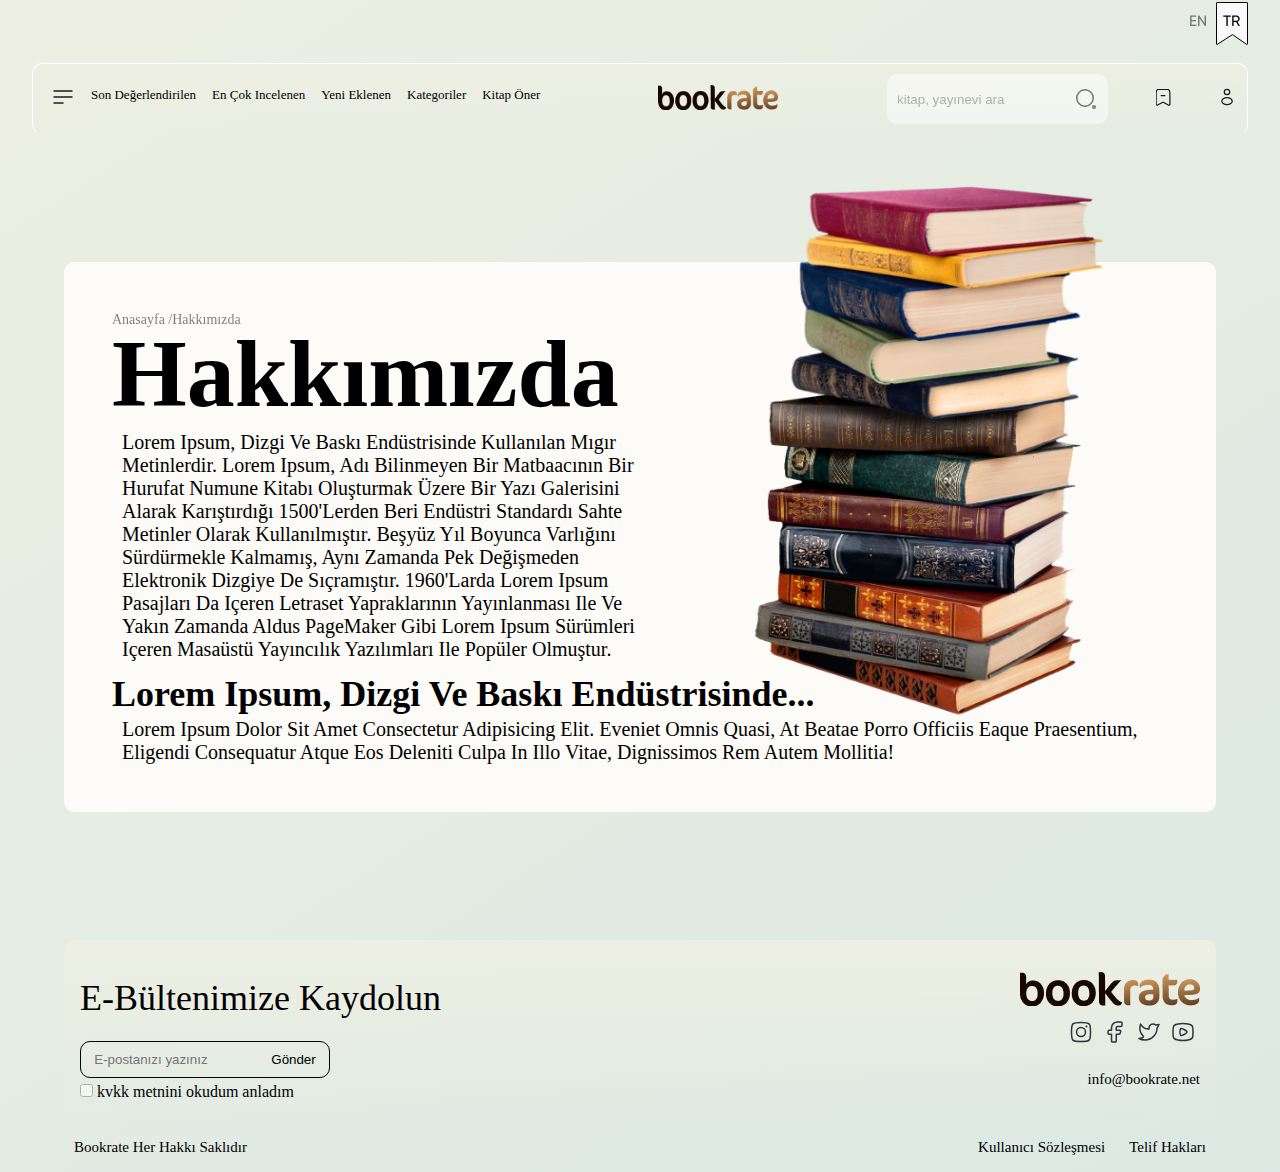
==== hakkımızda.html @ 6610f5b1 "refactor:last" ====
<!DOCTYPE html>
<html lang="en">
  <head>
    <meta charset="UTF-8" />
    <meta http-equiv="X-UA-Compatible" content="IE=edge" />
    <meta name="viewport" content="width=device-width, initial-scale=1.0" />
    <link rel="stylesheet" href="/css/style.css" />
    <link rel="shortcut icon" href="./İmages/Logo.png" type="image/x-icon" />
    <title>Bookrate/Hakkımızda</title>
  </head>
  <body>
    <!-- Language -->

    <div class="container">
      <div class="Language">
        <svg
          width="59"
          height="43"
          viewBox="0 0 59 43"
          fill="none"
          xmlns="http://www.w3.org/2000/svg"
        >
          <path
            d="M28 0.5C27.7239 0.5 27.5 0.723858 27.5 1V42C27.5 42.1831 27.6001 42.3516 27.7609 42.4391C27.9217 42.5267 28.1175 42.5193 28.2713 42.42L43.4907 32.5896L57.7159 42.4115C57.8689 42.5171 58.0678 42.5291 58.2323 42.4427C58.3969 42.3564 58.5 42.1859 58.5 42V1C58.5 0.723858 58.2761 0.5 58 0.5H28Z"
            fill="#F9F9F9"
            stroke="black"
            stroke-linejoin="round"
          />
          <path
            d="M34.27 13.5H41.845V14.82H38.74V24H37.36V14.82H34.27V13.5ZM50.9956 24H49.4506L47.0956 19.98H44.6206V24H43.2256V13.5H47.4256C48.3256 13.5 49.0956 13.82 49.7356 14.46C50.3756 15.09 50.6956 15.855 50.6956 16.755C50.6956 17.435 50.4906 18.055 50.0806 18.615C49.6606 19.185 49.1406 19.58 48.5206 19.8L50.9956 24ZM47.4256 14.805H44.6206V18.72H47.4256C47.9456 18.72 48.3856 18.53 48.7456 18.15C49.1156 17.77 49.3006 17.305 49.3006 16.755C49.3006 16.205 49.1156 15.745 48.7456 15.375C48.3856 14.995 47.9456 14.805 47.4256 14.805Z"
            fill="black"
          />
          <path
            opacity="0.5"
            d="M2.52 19.35V22.68H7.395V24H1.125V13.5H7.32V14.82H2.52V18.045H6.945V19.35H2.52ZM15.6041 21.33V13.5H16.9991V24H15.8741L10.4741 16.155V24H9.0791V13.5H10.2041L15.6041 21.33Z"
            fill="black"
          />
        </svg>
      </div>
      <div class="row">
        <div class="Navbar">
          <ul class="NavbarList">
            <li class="NavbarListItem">
              <a href="">
                <svg
                  width="24"
                  height="24"
                  viewBox="0 0 24 24"
                  fill="none"
                  xmlns="http://www.w3.org/2000/svg"
                >
                  <path
                    d="M21 6H3"
                    stroke="#1B1B1B"
                    stroke-width="1.5"
                    stroke-linecap="round"
                  />
                  <path
                    d="M21 12H3"
                    stroke="#1B1B1B"
                    stroke-width="1.5"
                    stroke-linecap="round"
                  />
                  <path
                    d="M12 18H3"
                    stroke="#1B1B1B"
                    stroke-width="1.5"
                    stroke-linecap="round"
                  />
                </svg>
              </a>
            </li>
            <li class="NavbarListItem"><a href="#">Son Değerlendirilen</a></li>
            <li class="NavbarListItem"><a href="#">En Çok Incelenen</a></li>
            <li class="NavbarListItem"><a href="#">Yeni Eklenen</a></li>
            <li class="NavbarListItem"><a href="#">Kategoriler</a></li>
            <li class="NavbarListItem"><a href="#">Kitap Öner</a></li>
          </ul>
          <div class="logo">
            <img src="./İmages/Logo.png" width="120px" height="25px" ; alt="" />
          </div>
          <div class="Navbar-sağ">
            <div class="Navbar-input-wrapper">
              <input type="text" placeholder="kitap, yayınevi ara" />
              <svg
                width="24"
                height="24"
                viewBox="0 0 24 24"
                fill="none"
                xmlns="http://www.w3.org/2000/svg"
              >
                <path
                  d="M2.75 11C2.75 6.44365 6.44365 2.75 11 2.75C15.5563 2.75 19.25 6.44365 19.25 11C19.25 15.5563 15.5563 19.25 11 19.25C6.44365 19.25 2.75 15.5563 2.75 11Z"
                  stroke="black"
                  stroke-width="1.5"
                />
                <path
                  d="M18.75 20C18.75 19.3096 19.3096 18.75 20 18.75C20.6904 18.75 21.25 19.3096 21.25 20C21.25 20.6904 20.6904 21.25 20 21.25C19.3096 21.25 18.75 20.6904 18.75 20Z"
                  stroke="black"
                  stroke-width="1.5"
                />
              </svg>
            </div>
            <a href="#">
              <svg
                width="24"
                height="24"
                viewBox="0 0 24 24"
                fill="none"
                xmlns="http://www.w3.org/2000/svg"
              >
                <mask
                  id="mask0_45_5958"
                  style="mask-type: alpha"
                  maskUnits="userSpaceOnUse"
                  x="3"
                  y="2"
                  width="18"
                  height="21"
                >
                  <path
                    fill-rule="evenodd"
                    clip-rule="evenodd"
                    d="M4.17157 3.17157C3 4.34315 3 6.22876 3 10V20.601C3 22.1259 4.63822 23.0899 5.97129 22.3493L11.0287 19.5396C11.6328 19.204 12.3672 19.204 12.9713 19.5396L18.0287 22.3493C19.3618 23.0899 21 22.1259 21 20.601V10C21 6.22876 21 4.34315 19.8284 3.17157C18.6569 2 16.7712 2 13 2H11C7.22876 2 5.34315 2 4.17157 3.17157Z"
                    fill="white"
                  />
                </mask>
                <g mask="url(#mask0_45_5958)">
                  <path
                    d="M19.8284 3.17157L20.8891 2.11091L19.8284 3.17157ZM11.0287 19.5396L11.7572 20.8508L11.0287 19.5396ZM12.9713 19.5396L12.2428 20.8508L12.9713 19.5396ZM5.97129 22.3493L6.69975 23.6605L5.97129 22.3493ZM4.5 10C4.5 8.07198 4.50319 6.77686 4.63307 5.81078C4.75715 4.88786 4.9716 4.49287 5.23223 4.23223L3.11091 2.11091C2.19997 3.02185 1.82863 4.15545 1.65982 5.41104C1.49681 6.62348 1.5 8.15679 1.5 10H4.5ZM4.5 20.601V10H1.5V20.601H4.5ZM6.69975 23.6605L11.7572 20.8508L10.3003 18.2284L5.24282 21.038L6.69975 23.6605ZM12.2428 20.8508L17.3003 23.6605L18.7572 21.038L13.6998 18.2284L12.2428 20.8508ZM19.5 10V20.601H22.5V10H19.5ZM18.7678 4.23223C19.0284 4.49287 19.2428 4.88786 19.3669 5.81078C19.4968 6.77686 19.5 8.07198 19.5 10H22.5C22.5 8.15679 22.5032 6.62348 22.3402 5.41104C22.1714 4.15545 21.8 3.02185 20.8891 2.11091L18.7678 4.23223ZM13 3.5C14.928 3.5 16.2231 3.50319 17.1892 3.63307C18.1121 3.75715 18.5071 3.9716 18.7678 4.23223L20.8891 2.11091C19.9781 1.19997 18.8445 0.828636 17.589 0.659827C16.3765 0.496818 14.8432 0.500005 13 0.500005V3.5ZM11 3.5H13V0.500005H11V3.5ZM5.23223 4.23223C5.49287 3.9716 5.88786 3.75715 6.81078 3.63307C7.77686 3.50319 9.07198 3.5 11 3.5V0.500005C9.15679 0.500005 7.62348 0.496818 6.41104 0.659827C5.15545 0.828636 4.02185 1.19997 3.11091 2.11091L5.23223 4.23223ZM17.3003 23.6605C19.6331 24.9566 22.5 23.2697 22.5 20.601H19.5C19.5 20.9822 19.0904 21.2232 18.7572 21.038L17.3003 23.6605ZM11.7572 20.8508C11.9082 20.7669 12.0918 20.7669 12.2428 20.8508L13.6998 18.2284C12.6427 17.6411 11.3573 17.6411 10.3003 18.2284L11.7572 20.8508ZM1.5 20.601C1.5 23.2697 4.36689 24.9566 6.69975 23.6605L5.24282 21.038C4.90956 21.2232 4.5 20.9822 4.5 20.601H1.5Z"
                    fill="#1B1B1B"
                  />
                  <path
                    d="M9.75 10.25H14.25"
                    stroke="#1B1B1B"
                    stroke-width="1.5"
                    stroke-linecap="round"
                  />
                </g>
              </svg>
            </a>
            <a href="#">
              <svg
                width="24"
                height="24"
                viewBox="0 0 24 24"
                fill="none"
                xmlns="http://www.w3.org/2000/svg"
              >
                <path
                  d="M15.25 6C15.25 7.79493 13.7949 9.25 12 9.25C10.2051 9.25 8.75 7.79493 8.75 6C8.75 4.20507 10.2051 2.75 12 2.75C13.7949 2.75 15.25 4.20507 15.25 6Z"
                  stroke="#1B1B1B"
                  stroke-width="1.5"
                />
                <path
                  d="M18.25 17C18.25 18.0756 17.6409 19.1202 16.5138 19.9252C15.3882 20.7293 13.7947 21.25 12 21.25C10.2053 21.25 8.61181 20.7293 7.48618 19.9252C6.35911 19.1202 5.75 18.0756 5.75 17C5.75 15.9244 6.35911 14.8798 7.48618 14.0748C8.61181 13.2707 10.2053 12.75 12 12.75C13.7947 12.75 15.3882 13.2707 16.5138 14.0748C17.6409 14.8798 18.25 15.9244 18.25 17Z"
                  stroke="#1B1B1B"
                  stroke-width="1.5"
                />
              </svg>
            </a>
          </div>
        </div>
      </div>
      <div class="row">
        <div class="about">
          <span>anasayfa /hakkımızda</span>
          <div class="about-desc">
           <div> <h1>Hakkımızda</h1>
            <p>
              Lorem Ipsum, dizgi ve baskı endüstrisinde kullanılan mıgır metinlerdir. Lorem Ipsum, adı bilinmeyen bir matbaacının bir hurufat numune kitabı oluşturmak üzere bir yazı galerisini alarak karıştırdığı 1500'lerden beri endüstri standardı sahte metinler olarak kullanılmıştır. Beşyüz yıl boyunca varlığını sürdürmekle kalmamış, aynı zamanda pek değişmeden elektronik dizgiye de sıçramıştır. 1960'larda Lorem Ipsum pasajları da içeren Letraset yapraklarının yayınlanması ile ve yakın zamanda Aldus PageMaker gibi Lorem Ipsum sürümleri içeren masaüstü yayıncılık yazılımları ile popüler olmuştur.
            </p></div>
          <div>  <div class="about-ımg-wrapper">
            <img class="about-ımg" src="./İmages/about.png" alt="about">
          </div></div>
          </div>
          <div class="about-desc-bottom">
            <h3>Lorem Ipsum, dizgi ve baskı endüstrisinde...</h3>
            <p>
              Lorem ipsum dolor sit amet consectetur adipisicing elit. Eveniet omnis quasi, at beatae porro officiis eaque praesentium, eligendi consequatur atque eos deleniti culpa in illo vitae, dignissimos rem autem mollitia!
            </p>
          </div>

         
        </div>
        
      </div>
      <div class="about-footer">
        <div class="about-footer-form">
          <h3>E-Bültenimize Kaydolun</h3>
          <form>
            <div class="about-input-wrapper">
              <input type="text" placeholder="E-postanızı yazınız">
              <button>Gönder</button>
            </div>
            <div class="btn-group" role="group" aria-label="Basic checkbox toggle button group">
              <input type="checkbox" class="btn-check" id="btncheck1" autocomplete="off">
              <label class="btn btn-outline-primary" for="btncheck1">kvkk metnini okudum anladım</label>
            </div>
          </form>
        </div>
        <div class="about-footer-social">
          <img src="./İmages/Logo.png" alt="Bookrate">
          <div class="about-socials">
            <svg width="24" height="24" viewBox="0 0 24 24" fill="none" xmlns="http://www.w3.org/2000/svg">
              <path d="M2.5 12C2.5 7.52166 2.5 5.28249 3.89124 3.89124C5.28249 2.5 7.52166 2.5 12 2.5C16.4783 2.5 18.7175 2.5 20.1088 3.89124C21.5 5.28249 21.5 7.52166 21.5 12C21.5 16.4783 21.5 18.7175 20.1088 20.1088C18.7175 21.5 16.4783 21.5 12 21.5C7.52166 21.5 5.28249 21.5 3.89124 20.1088C2.5 18.7175 2.5 16.4783 2.5 12Z" stroke="#2A353D" stroke-width="1.5" stroke-linejoin="round"/>
              <path d="M16.5 12C16.5 14.4853 14.4853 16.5 12 16.5C9.51472 16.5 7.5 14.4853 7.5 12C7.5 9.51472 9.51472 7.5 12 7.5C14.4853 7.5 16.5 9.51472 16.5 12Z" stroke="#2A353D" stroke-width="1.5"/>
              <path d="M17.5078 6.5L17.4988 6.5" stroke="#2A353D" stroke-width="2" stroke-linecap="round" stroke-linejoin="round"/>
              </svg>
              <svg width="24" height="24" viewBox="0 0 24 24" fill="none" xmlns="http://www.w3.org/2000/svg">
                <path fill-rule="evenodd" clip-rule="evenodd" d="M6.18182 10.3333C5.20406 10.3333 5 10.5252 5 11.4444V13.1111C5 14.0304 5.20406 14.2222 6.18182 14.2222H8.54545V20.8889C8.54545 21.8081 8.74951 22 9.72727 22H12.0909C13.0687 22 13.2727 21.8081 13.2727 20.8889V14.2222H15.9267C16.6683 14.2222 16.8594 14.0867 17.0631 13.4164L17.5696 11.7497C17.9185 10.6014 17.7035 10.3333 16.4332 10.3333H13.2727V7.55556C13.2727 6.94191 13.8018 6.44444 14.4545 6.44444H17.8182C18.7959 6.44444 19 6.25259 19 5.33333V3.11111C19 2.19185 18.7959 2 17.8182 2H14.4545C11.191 2 8.54545 4.48731 8.54545 7.55556V10.3333H6.18182Z" stroke="#2A353D" stroke-width="1.5" stroke-linejoin="round"/>
                </svg>
                <svg width="24" height="24" viewBox="0 0 24 24" fill="none" xmlns="http://www.w3.org/2000/svg">
                  <path d="M2 18.5C3.76504 19.521 5.81428 20 8 20C14.4808 20 19.7617 14.8625 19.9922 8.43797L22 4.5L18.6458 5C17.9407 4.37764 17.0144 4 16 4C13.4276 4 11.5007 6.51734 12.1209 8.98003C8.56784 9.20927 5.34867 7.0213 3.48693 4.10523C2.25147 8.30185 3.39629 13.3561 6.5 16.4705C6.5 17.647 3.5 18.3488 2 18.5Z" stroke="#2A353D" stroke-width="1.5" stroke-linejoin="round"/>
                  </svg>
                  <svg width="24" height="24" viewBox="0 0 24 24" fill="none" xmlns="http://www.w3.org/2000/svg">
                    <path d="M12 20.5C13.8097 20.5 15.5451 20.3212 17.1534 19.9934C19.1623 19.5839 20.1668 19.3791 21.0834 18.2006C22 17.0221 22 15.6693 22 12.9635V11.0365C22 8.33073 22 6.97787 21.0834 5.79937C20.1668 4.62088 19.1623 4.41613 17.1534 4.00662C15.5451 3.67877 13.8097 3.5 12 3.5C10.1903 3.5 8.45489 3.67877 6.84656 4.00662C4.83766 4.41613 3.83321 4.62088 2.9166 5.79937C2 6.97787 2 8.33073 2 11.0365V12.9635C2 15.6693 2 17.0221 2.9166 18.2006C3.83321 19.3791 4.83766 19.5839 6.84656 19.9934C8.45489 20.3212 10.1903 20.5 12 20.5Z" stroke="#2A353D" stroke-width="1.5"/>
                    <path d="M15.9621 12.3129C15.8137 12.9187 15.0241 13.3538 13.4449 14.2241C11.7272 15.1705 10.8684 15.6438 10.1728 15.4615C9.9372 15.3997 9.7202 15.2911 9.53799 15.1438C9 14.7089 9 13.8059 9 12C9 10.1941 9 9.29112 9.53799 8.85618C9.7202 8.70886 9.9372 8.60029 10.1728 8.53854C10.8684 8.35621 11.7272 8.82945 13.4449 9.77593C15.0241 10.6462 15.8137 11.0813 15.9621 11.6871C16.0126 11.8933 16.0126 12.1067 15.9621 12.3129Z" stroke="#2A353D" stroke-width="1.5" stroke-linejoin="round"/>
                    </svg>
                                                                                
          
          </div>
         <div class="about-footer-email-wrapper"> <span class="email">info@bookrate.net</span></div>
        </div>
      </div>
      <div  class="about-footer-telif">
        <p> bookrate her hakkı saklıdır</p>
        <div>
          <a href="#">Kullanıcı Sözleşmesi</a>
          <a href="#">Telif Hakları</a>
        </div>
      </div>
    <script src="./Javascript/index.js"></script>
  </body>
</html>
---- css/style.css ----
* {
  margin: 0;
  padding: 0;
  box-sizing: border-box;
}

body {
  background: linear-gradient(147.47deg, #EDEFE2 0.66%, #DBE9E4 105.7%, #DBE9E4 105.7%);
  height: 100%;
}

.container {
  margin: 0 2rem;
  display: flex;
  flex-direction: column;
}


.row {
  display: flex;
  width: 100%;
}

.Language {
  display: flex;
  width: 100%;
  justify-content: end;
}

.Language svg {
  margin-top: 2px;
  cursor: pointer;
}

/*Navbar */
.Navbar {
  padding: 10px;
  display: flex;
  width: 100%;
  margin-top: 18px;
  justify-content: space-between;
  align-items: center;
  border-top: 1px solid #FFFFFF;
  border-right: 1px solid #FFFFFF;
  border-left: 1px solid #FFFFFF;
  border-radius: 10px;

  background: linear-gradient(180deg, #EDEFE2 0%, rgba(255, 255, 255, 0) 100%);
}

.NavbarList {
  display: flex;

}

.NavbarListItem {
  list-style-type: none;
  margin: 0 8px;
}

.NavbarListItem a {
  font-family: 'Gilroy';
  font-style: normal;
  font-weight: 500;
  font-size: 13px;
  line-height: 16px;
  /* identical to box height */
  text-transform: capitalize;
  color: #000000;
  text-decoration: none;
  white-space: nowrap;
}



.Navbar-sağ {
  display: flex;
  justify-content: space-between;
  width: 350px;
  align-items: center;
}

.Navbar-input-wrapper {
  display: flex;
  align-items: center;
  background: #FFFFFF;
  opacity: 0.5;
  border-radius: 10px;
  height: 50px;
  padding: 10px;
}

.Navbar-input-wrapper input {
  background: #FFFFFF;
  border-radius: 10px;
  border: none;
  outline: none;
  /* padding: 8px 20px; */
}

.Navbar-input-wrapper svg {
  cursor: pointer;
}

.Navbar-sağ a svg {
  width: 20px;
}

/*Navbar End*/

/* Slider */

.Slider {
  display: flex;
  margin: 3rem;
  align-items: center;
  position: relative;
  flex-wrap: wrap;
  justify-content: center;
}

@media only screen and (max-width: 1200px) {
  .Slider {
    background-color: red;
    padding: 0;
    margin: 0;
  }
}

.BottomSlideImg {
  width: 100%;
  position: absolute;
  right: 0;
  left: 0;
  bottom: -100px;
  z-index: -1;
}

.Slider-right {
  display: flex;
}

.Slider-right-col {
  display: flex;
  flex-direction: column;
  justify-content: center;
}

.Slider-right-col h5 {
  font-family: 'Gilroy';
  font-style: normal;
  font-weight: 500;
  font-size: 15px;
  line-height: 18px;
  text-transform: capitalize;
  color: #E59437;
}

.Slider-right-col h4 {

  font-family: 'Playfair Display';
  font-style: normal;
  font-weight: 700;
  font-size: 40px;
  line-height: 53px;
  text-transform: capitalize;
}

.Slider-right-col .author {
  font-family: 'Gilroy';
  font-style: normal;
  font-weight: 500;
  font-size: 20px;
  line-height: 24px;
  text-transform: capitalize;
  color: #000000;
  margin: 15px 0;
}

.Slider-right-comment {
  cursor: pointer;
  display: flex;
  align-items: center;
  font-family: 'Gilroy';
  font-style: normal;
  font-weight: 500;
  font-size: 15px;
  line-height: 18px;
  text-transform: capitalize;

  color: #000000;
  margin: 8px 0;
}

.Slider-right-col button {
  border: 1px solid #000000;
  border-radius: 10px;
  background: transparent;
  padding: 10px 15px;
  text-align: center;
  cursor: pointer;
  margin-top: 2rem;
}

.Slider-right-img {
  margin-left: 1rem;
}

/* Slider Left */
.Slider-left {
  margin-left: 1rem;
}

.Slider-left-btns {
  display: flex;
}

.Slider-left-btns button {
  border-radius: 50%;
  border: 2px solid black;
  padding: 10px 15px;
  cursor: pointer;
}

.Slider-left-btns button:nth-child(2) {
  margin-left: 5px;
  background-color: #fff;
  border-radius: 50%;
  border: 2px solid black;
  border-bottom: 5px solid black;
  padding: 10px 15px;
}

.Slider-left-books {
  display: flex;
  margin-top: 15px;
  width: 40vw;

}

.Slider-left-books h4 {
  font-family: 'Gilroy';
  font-style: normal;
  font-weight: 500;
  font-size: 15px;
  line-height: 18px;
  text-transform: capitalize;
  color: #000000;
}

.Slider-left-books img {
  margin-top: .7rem;
}



/* Slider and*/

.kategoriler {
  margin: 15px 1.5rem;
}

.kategori-head {
  margin-left: 3.5rem;
  margin-bottom: 15px;
}

/* Kategori Slider */
.kategori-slider {
  display: flex;
  justify-content: space-between;
}

.kategori-slide-btn {
  height: auto;
  display: inline-flex;
  justify-content: center;
  align-items: center;
}

.kategori-slide {
  background: linear-gradient(180deg, #EDEFE2 0%, rgba(255, 255, 255, 0) 100%);
  border-radius: 10px;
  width: 270px;
  height: 140px;
  display: flex;
  justify-content: center;
  align-items: center;
  flex-direction: column;
  margin: 0 10px;
}

.kategori-slide h4 {
  margin-top: 5px;
  font-family: 'Gilroy';
  font-style: normal;
  font-weight: 500;
  font-size: 15px;
  line-height: 24px;
  display: flex;
  align-items: center;
  text-transform: capitalize;
}

.kategori-prev,
.kategori-next {
  text-align: center;
  padding: 10px 15px;
  border-radius: 50%;
  border: 2px solid black;
  outline: none;
  cursor: pointer;
}


/* HAKKIMIZDA SAYFASI */
.about {
  margin: 8rem 2rem;
  width: 100%;
  background: #FDFBF7;
  border-radius: 10px;
  padding: 3rem;
}

.about span {
  font-family: 'Roboto';
  font-style: normal;
  font-weight: 400;
  font-size: 14px;
  line-height: 16px;
  text-transform: capitalize;
  color: #000000;
  opacity: 0.5;
  margin-bottom: 1rem;
}

.about h1 {
  font-family: 'Playfair Display';
  font-style: normal;
  font-weight: 700;
  font-size: 96px;
  line-height: 115px;
  /* identical to box height, or 120% */

  text-transform: capitalize;

  color: #000000;
}

.about-desc {
  width: 100%;
  height: 300px;
  display: flex;
  margin-top: 10px;
  justify-content: center;
  align-items: center;
}

.about-desc p {
  font-family: 'Roboto';
  font-style: normal;
  font-weight: 400;
  font-size: 20px;
  line-height: 23px;
  text-transform: capitalize;

  color: #000000;
}

.about-ımg {
  width: 500px;
  height: 600px;
  margin-bottom: 6rem;
}

.about-desc-bottom {
  margin-top: 2rem;
}

.about-desc-bottom h3 {
  font-family: 'Playfair Display';
  font-style: normal;
  font-weight: 700;
  font-size: 36px;
  line-height: 48px;
  text-transform: capitalize;
  color: #000000;
}

.about-desc-bottom p {
  font-family: 'Roboto';
  font-style: normal;
  font-weight: 400;
  font-size: 20px;
  line-height: 23px;
  text-transform: capitalize;

  color: #000000;

}

.about-footer {
  margin-top: 3rem;
  margin: auto 2rem;
  padding: 1rem;
  display: flex;
  justify-content: space-between;
  background: linear-gradient(180deg, #EDEFE2 0%, rgba(255, 255, 255, 0) 100%);
  border-radius: 10px;
}

.about-footer .about-footer-form h3 {
  font-family: 'Playfair Display';
  font-style: normal;
  font-weight: 500;
  font-size: 36px;
  line-height: 85px;
  text-transform: capitalize;
  color: #000000;
}

.about-input-wrapper {
  display: flex;
  align-items: center;
  justify-content: center;
  width: 250px;
  border: 1px solid #000000;
  border-radius: 10px;
  background-color: transparent;
  padding: 10px;
}

.about-input-wrapper input,
button {
  border: none;
  outline: none;
  background-color: transparent;
}

.about-footer .btn-group {
  margin: 5px 0;
}

.btn-check {
  font-family: 'Roboto';
  font-style: normal;
  font-weight: 500;
  font-size: 15px;
  line-height: 18px;
  /* identical to box height */

  align-items: center;
  text-transform: uppercase;

  color: #000000;

  opacity: 0.5;
}

.about-socials {
  display: flex;
  justify-content: end;
}

.about-socials svg {
  margin: 10px 5px;
}

.about-footer-email-wrapper {
  display: flex;
  justify-content: end;
}

.about-footer span {
  margin-top: 1rem;
  font-family: 'Roboto';
  font-style: normal;
  font-weight: 500;
  font-size: 15px;
  line-height: 18px;
  /* identical to box height */
  color: #000000;
}

.about-footer-telif {
  display: flex;
  justify-content: space-between;
  margin: 1rem 2rem;
}

.about-footer-telif a,
p {
  text-decoration: none;

  font-family: 'Roboto';
  font-style: normal;
  font-weight: 400;
  font-size: 15px;
  line-height: 18px;
  /* identical to box height */

  text-transform: capitalize;

  color: #000000;

  margin: 0 10px;
}

.about-footer-social {
  margin-top: 1rem;
}

@media only screen and (max-width: 992px) {
  .about-ımg-wrapper {
    display: none;
  }
}

/* HAKKIMIZDA AND */
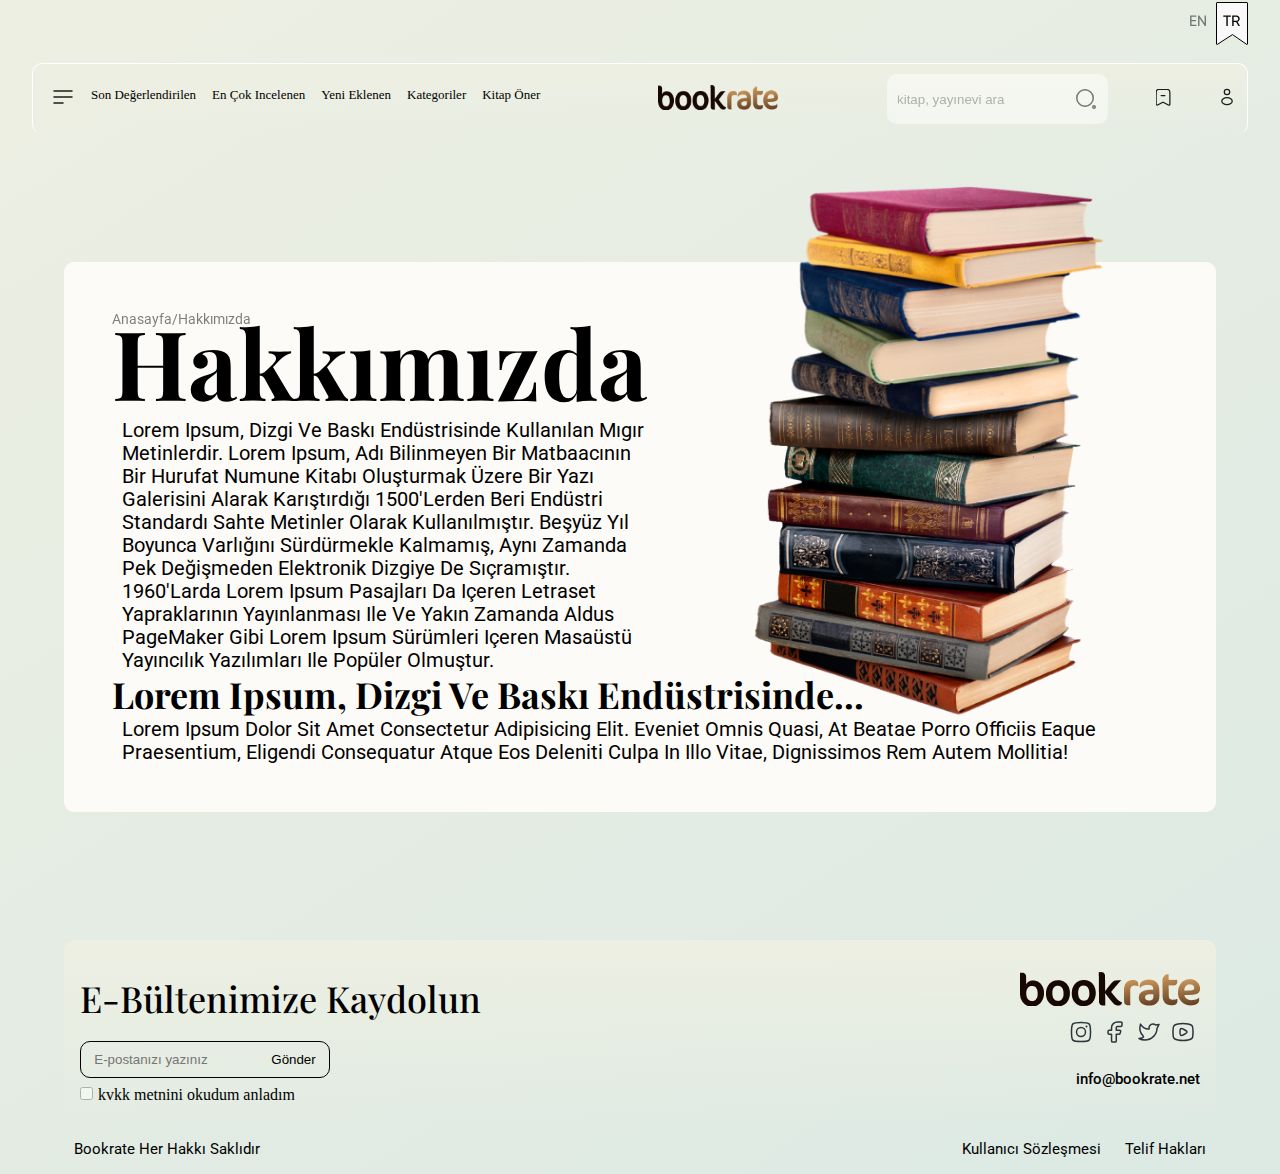
==== commit bfb62345: "refactor:kullanıcı sözleşmesi" ====
--- a/hakkımızda.html
+++ b/hakkımızda.html
@@ -164,7 +164,7 @@
       </div>
       <div class="row">
         <div class="about">
-          <span>anasayfa /hakkımızda</span>
+          <span>Anasayfa/hakkımızda</span>
           <div class="about-desc">
            <div> <h1>Hakkımızda</h1>
             <p>
@@ -226,7 +226,7 @@
       <div  class="about-footer-telif">
         <p> bookrate her hakkı saklıdır</p>
         <div>
-          <a href="#">Kullanıcı Sözleşmesi</a>
+          <a href="https://www.hiperkitap.com/Page/kullanim-kosullari">Kullanıcı Sözleşmesi</a>
           <a href="#">Telif Hakları</a>
         </div>
       </div>
--- a/css/style.css
+++ b/css/style.css
@@ -1,3 +1,10 @@
+@import url('https://fonts.googleapis.com/css2?family=Roboto:ital,wght@0,100;0,300;0,400;0,500;0,700;0,900;1,100;1,300;1,400;1,500;1,700;1,900&display=swap');
+
+@import url('https://fonts.googleapis.com/css2?family=Playfair+Display:ital,wght@0,400;0,500;0,600;0,700;0,800;0,900;1,400;1,500;1,600;1,700;1,800;1,900&display=swap');
+
+/*  font-family: 'Playfair Display', serif;
+font-family: 'Roboto', sans-serif; */
+
 * {
   margin: 0;
   padding: 0;
@@ -5,7 +12,10 @@
 }
 
 body {
-  background: linear-gradient(147.47deg, #EDEFE2 0.66%, #DBE9E4 105.7%, #DBE9E4 105.7%);
+  background: linear-gradient(147.47deg,
+      #edefe2 0.66%,
+      #dbe9e4 105.7%,
+      #dbe9e4 105.7%);
   height: 100%;
 }
 
@@ -14,7 +24,6 @@
   display: flex;
   flex-direction: column;
 }
-
 
 .row {
   display: flex;
@@ -40,17 +49,16 @@
   margin-top: 18px;
   justify-content: space-between;
   align-items: center;
-  border-top: 1px solid #FFFFFF;
-  border-right: 1px solid #FFFFFF;
-  border-left: 1px solid #FFFFFF;
-  border-radius: 10px;
-
-  background: linear-gradient(180deg, #EDEFE2 0%, rgba(255, 255, 255, 0) 100%);
+  border-top: 1px solid #ffffff;
+  border-right: 1px solid #ffffff;
+  border-left: 1px solid #ffffff;
+  border-radius: 10px;
+
+  background: linear-gradient(180deg, #edefe2 0%, rgba(255, 255, 255, 0) 100%);
 }
 
 .NavbarList {
   display: flex;
-
 }
 
 .NavbarListItem {
@@ -71,8 +79,6 @@
   white-space: nowrap;
 }
 
-
-
 .Navbar-sağ {
   display: flex;
   justify-content: space-between;
@@ -83,7 +89,7 @@
 .Navbar-input-wrapper {
   display: flex;
   align-items: center;
-  background: #FFFFFF;
+  background: #ffffff;
   opacity: 0.5;
   border-radius: 10px;
   height: 50px;
@@ -91,7 +97,7 @@
 }
 
 .Navbar-input-wrapper input {
-  background: #FFFFFF;
+  background: #ffffff;
   border-radius: 10px;
   border: none;
   outline: none;
@@ -115,25 +121,18 @@
   margin: 3rem;
   align-items: center;
   position: relative;
-  flex-wrap: wrap;
   justify-content: center;
 }
 
-@media only screen and (max-width: 1200px) {
-  .Slider {
-    background-color: red;
-    padding: 0;
-    margin: 0;
-  }
-}
 
 .BottomSlideImg {
   width: 100%;
   position: absolute;
   right: 0;
   left: 0;
-  bottom: -100px;
+  bottom: 0;
   z-index: -1;
+  transform: translateY(calc(100% - 70px));
 }
 
 .Slider-right {
@@ -153,11 +152,10 @@
   font-size: 15px;
   line-height: 18px;
   text-transform: capitalize;
-  color: #E59437;
+  color: #e59437;
 }
 
 .Slider-right-col h4 {
-
   font-family: 'Playfair Display';
   font-style: normal;
   font-weight: 700;
@@ -235,7 +233,6 @@
   display: flex;
   margin-top: 15px;
   width: 40vw;
-
 }
 
 .Slider-left-books h4 {
@@ -249,10 +246,33 @@
 }
 
 .Slider-left-books img {
-  margin-top: .7rem;
-}
-
-
+  margin-top: 0.7rem;
+}
+
+@media only screen and (max-width: 1200px) {
+  .Slider {
+    flex-direction: column;
+    align-items: center;
+    gap: 32px;
+  }
+
+  .Slider-left {
+    display: flex;
+    align-items: center;
+    flex-direction: column;
+    width: 100%;
+  }
+
+  .Slider-left-books {
+    width: auto;
+  }
+}
+
+@media only screen and (max-width: 1024px) {
+  .book-wrapper:nth-child(3) {
+    display: revert;
+  }
+}
 
 /* Slider and*/
 
@@ -279,7 +299,7 @@
 }
 
 .kategori-slide {
-  background: linear-gradient(180deg, #EDEFE2 0%, rgba(255, 255, 255, 0) 100%);
+  background: linear-gradient(180deg, #edefe2 0%, rgba(255, 255, 255, 0) 100%);
   border-radius: 10px;
   width: 270px;
   height: 140px;
@@ -312,12 +332,11 @@
   cursor: pointer;
 }
 
-
 /* HAKKIMIZDA SAYFASI */
 .about {
   margin: 8rem 2rem;
   width: 100%;
-  background: #FDFBF7;
+  background: #fdfbf7;
   border-radius: 10px;
   padding: 3rem;
 }
@@ -396,7 +415,6 @@
   text-transform: capitalize;
 
   color: #000000;
-
 }
 
 .about-footer {
@@ -405,7 +423,7 @@
   padding: 1rem;
   display: flex;
   justify-content: space-between;
-  background: linear-gradient(180deg, #EDEFE2 0%, rgba(255, 255, 255, 0) 100%);
+  background: linear-gradient(180deg, #edefe2 0%, rgba(255, 255, 255, 0) 100%);
   border-radius: 10px;
 }
 
@@ -464,6 +482,7 @@
 
 .about-socials svg {
   margin: 10px 5px;
+  cursor: pointer;
 }
 
 .about-footer-email-wrapper {
@@ -516,4 +535,480 @@
   }
 }
 
-/* HAKKIMIZDA AND */+/* HAKKIMIZDA AND */
+
+/* Iletişim */
+
+.iletişim {
+  width: 100%;
+  padding: 3rem;
+}
+
+.iletişim span {
+  font-family: 'Roboto';
+  font-style: normal;
+  font-weight: 400;
+  font-size: 14px;
+  line-height: 16px;
+  text-transform: capitalize;
+  color: #000000;
+  opacity: 0.5;
+  margin-bottom: 1rem;
+}
+
+.iletişim .iletişim-top {
+  display: flex;
+  justify-content: space-between;
+  align-items: center;
+}
+
+.iletişim .iletişim-top h1 {
+  font-family: 'Playfair Display';
+  font-style: normal;
+  font-weight: 700;
+  font-size: 96px;
+  line-height: 115px;
+  /* or 120% */
+  text-transform: capitalize;
+  color: #000000;
+}
+
+.iletişim-center {
+  display: flex;
+  justify-content: space-between;
+  background: #FDFBF7;
+  border-radius: 10px;
+  padding: 0 1rem;
+
+}
+
+.iletişim-center-harita {
+  padding: 1rem;
+
+}
+
+.iletişim-center-desc-wrapper {
+  display: flex;
+  align-items: center;
+}
+
+.iletişim-icons {
+  display: flex;
+  flex-direction: column;
+  justify-content: space-around;
+  align-items: center;
+  height: 60%;
+  margin-bottom:
+    3rem;
+}
+
+.iletişim-center-desc {
+  margin-right: 1rem;
+}
+
+.iletişim-icons svg,
+.iletişim-center-desc {
+  margin: 0 .5rem;
+}
+
+.iletişim-center-desc .adress {
+  margin: 0 0 15px 0;
+}
+
+.iletişim-center-desc .adress h3 {
+  font-family: 'Playfair Display';
+  font-style: normal;
+  font-weight: 700;
+  font-size: 24px;
+  line-height: 32px;
+  /* identical to box height */
+  text-transform: capitalize;
+  color: black;
+
+}
+
+.iletişim-center-desc .adress p {
+  font-family: 'Roboto';
+  font-style: normal;
+  font-weight: 400;
+  font-size: 15px;
+  line-height: 18px;
+  text-transform: capitalize;
+  color: #000000;
+  margin: 0;
+  margin-top: .5rem;
+}
+
+.iletişim-hr {
+  opacity: 0.2;
+  border: 1px solid #000000;
+  margin-top: 2rem;
+}
+
+.iletişim-form {
+  display: flex;
+  flex-direction: column;
+  justify-content: center;
+  align-items: center;
+  margin: 2rem 0;
+}
+
+.iletişim-form h3 {
+  font-family: 'Playfair Display';
+  font-style: normal;
+  font-weight: 700;
+  font-size: 36px;
+  line-height: 48px;
+  /* identical to box height */
+
+  text-transform: capitalize;
+
+  color: #000000;
+}
+
+.iletişim-form-wrapper {
+  display: flex;
+}
+
+.iletişim-input-form {
+  display: flex;
+  flex-direction: column;
+}
+
+.iletişim-input-form:nth-child(2) {
+  margin-left: 15px;
+}
+
+.iletişim-input-form input,
+textarea {
+  background: #FDFBF7;
+  border: 1px solid #000000;
+  border-radius: 10px;
+  padding: 10px 3rem;
+  margin-top: .5rem;
+}
+
+.iletişim-input-form button {
+  background: #DDE7DE;
+  border: 1px solid #000000;
+  border-radius: 10px;
+  padding: 10px 15px;
+  width: 100%;
+  margin-top: .5rem;
+}
+
+.iletişim-checkbox {
+  font-family: 'Roboto';
+  font-style: normal;
+  font-weight: 500;
+  font-size: 10px;
+  line-height: 18px;
+  /* identical to box height */
+
+
+  text-transform: uppercase;
+  color: #000000;
+  opacity: 0.5;
+}
+
+.btn-group {
+  display: flex;
+  align-items: center;
+  margin-top: .5em;
+  height: 20px;
+}
+
+.btn-outline-primary {
+  margin-left: 5px;
+  margin-top: 3px;
+}
+
+/* Iletişim AND */
+/* Hesabım  */
+.Hesabım {
+  width: 100%;
+  padding: 3rem;
+}
+
+.Hesabım span {
+  font-family: 'Roboto';
+  font-style: normal;
+  font-weight: 400;
+  font-size: 14px;
+  line-height: 16px;
+  text-transform: capitalize;
+  color: #000000;
+  opacity: 0.5;
+}
+
+.Hesabım h1 {
+  font-family: 'Playfair Display';
+  font-style: normal;
+  font-weight: 700;
+  font-size: 36px;
+  line-height: 48px;
+  /* identical to box height */
+  text-transform: capitalize;
+  color: #000000;
+}
+
+.hesabım-book {
+  display: flex;
+}
+
+
+.hesabım-book-img img {
+  width: 100%;
+}
+
+.hesabım-books-wrapper {
+  padding: 0;
+  margin: 0;
+}
+
+.hesabım-book-desc {
+  display: flex;
+  justify-content: center;
+  align-items: start;
+  flex-direction: column;
+}
+
+.hesabım-book-desc h3 {
+
+  font-family: 'Playfair Display';
+  font-style: normal;
+  font-weight: 700;
+  font-size: 20px;
+  line-height: 27px;
+  /* identical to box height */
+  text-transform: capitalize;
+  color: #000000;
+}
+
+.hesabım-stars {
+  display: flex;
+  margin-top: 15px;
+}
+
+.hesabım-stars svg {
+  margin: 0 3px;
+}
+
+.hesabım-stars span {
+  font-family: 'Gilroy';
+  font-style: normal;
+  font-weight: 500;
+  font-size: 15px;
+  line-height: 18px;
+  text-transform: capitalize;
+  color: black;
+  opacity: 1;
+}
+
+
+.hesabım-comment {
+  display: flex;
+  padding: 0;
+  margin: 0;
+  align-items: center;
+  margin-top: 15px;
+}
+
+.hesabım-comment span {
+  font-family: 'Roboto';
+  font-style: normal;
+  font-weight: 400;
+  font-size: 15px;
+  line-height: 18px;
+  /* identical to box height */
+  text-transform: capitalize;
+  color: #000000;
+  opacity: 1;
+}
+
+.hesabım-incele {
+  font-family: 'Roboto';
+  font-style: normal;
+  font-weight: 500;
+  font-size: 15px;
+  line-height: 18px;
+  /* identical to box height */
+  text-transform: capitalize;
+  color: black;
+  border: 1px solid #000000;
+  padding: 10px 3rem;
+  margin-top: 20px;
+  border-radius: 10px;
+  cursor: pointer;
+}
+
+#hesabım-book {
+  position: relative;
+}
+
+.star-book {
+  position: absolute;
+  top: -60px;
+  left: 130px;
+  width: 150px;
+}
+
+.hesabım-books-wrapper {
+  display: flex;
+  flex-wrap: wrap;
+  justify-content: start;
+  margin-top: 5rem;
+}
+
+.hesabım-book-img img {
+  width: 200px;
+}
+
+.öner {
+  font-family: 'Playfair Display';
+  font-style: normal;
+  font-weight: 700;
+  font-size: 64px;
+  line-height: 85px;
+  text-transform: capitalize;
+
+  color: #000000;
+  margin-bottom: 1rem;
+}
+
+.büyütelim {
+  font-family: 'Roboto';
+  font-style: normal;
+  font-weight: 500;
+  font-size: 10px;
+  line-height: 18px;
+  /* identical to box height */
+  text-transform: capitalize;
+  color: #000000;
+  margin: 0;
+}
+
+.öneri-wrapper {
+  background: linear-gradient(100.8deg, #FBDEC7 0.45%, rgba(255, 255, 255, 0) 99.71%);
+  border-radius: 21px;
+
+  display: flex;
+  justify-content: space-between;
+}
+
+.öneri-left {
+  padding: 2rem;
+}
+
+.öneri-wrapper svg {
+  width: 350px;
+}
+
+.öneri-btn {
+  padding: 10px 5rem;
+  border: 1px solid black;
+  border-radius: 10px;
+  display: flex;
+  align-items: center;
+  font-family: 'Roboto';
+  font-style: normal;
+  font-weight: 500;
+  font-size: 15px;
+  line-height: 18px;
+  /* identical to box height */
+  text-transform: capitalize;
+  cursor: pointer;
+}
+
+.öneri-btn .öneri-like {
+  width: 25px;
+  margin: 0 5px 0 0;
+}
+
+/* Hesabım AND */
+
+/* Kitap Listesi  */
+
+.book-kategori {
+  display: flex;
+  justify-content: space-between;
+}
+
+.book-kategori h1 {
+  font-family: 'Playfair Display';
+  font-style: normal;
+  font-weight: 700;
+  font-size: 36px;
+  line-height: 48px;
+  /* identical to box height */
+
+  text-transform: capitalize;
+  color: #000000;
+  cursor: pointer;
+}
+
+.book-kategor-wrapper {
+  display: flex;
+  align-items: center;
+}
+
+.book-kategor-wrapper p {
+  font-family: 'Roboto';
+  font-style: normal;
+  font-weight: 500;
+  font-size: 15px;
+  line-height: 18px;
+  /* identical to box height */
+
+  text-transform: capitalize;
+
+  color: #000000;
+}
+
+/* List */
+.book-list-wrapper {
+  display: grid;
+  grid-template-columns: repeat(5, 240px);
+  grid-template-rows: repeat(5, auto);
+  grid-column-gap: 5px;
+  grid-row-gap: 0px;
+}
+
+.book-list-desc {
+  display: flex;
+  flex-direction: column;
+  justify-content: center;
+  align-items: center;
+}
+
+.book-list-item {}
+
+.book-list-item img {
+  background: linear-gradient(180deg, #EDEFE2 0%, rgba(255, 255, 255, 0) 100%);
+  border-radius: 10px;
+  padding: 10px;
+  width: 260px;
+
+}
+
+.book-list-desc {
+  /* width: 295px; */
+}
+
+.book-list-wrapper .book-list-desc h3 {
+  font-family: 'Playfair Display';
+  font-style: normal;
+  font-weight: 500;
+  font-size: 16px;
+  line-height: 32px;
+  text-align: center;
+  text-transform: capitalize;
+  color: #000000;
+}
+
+
+
+
+
+
+/* Kitap Listesi AND */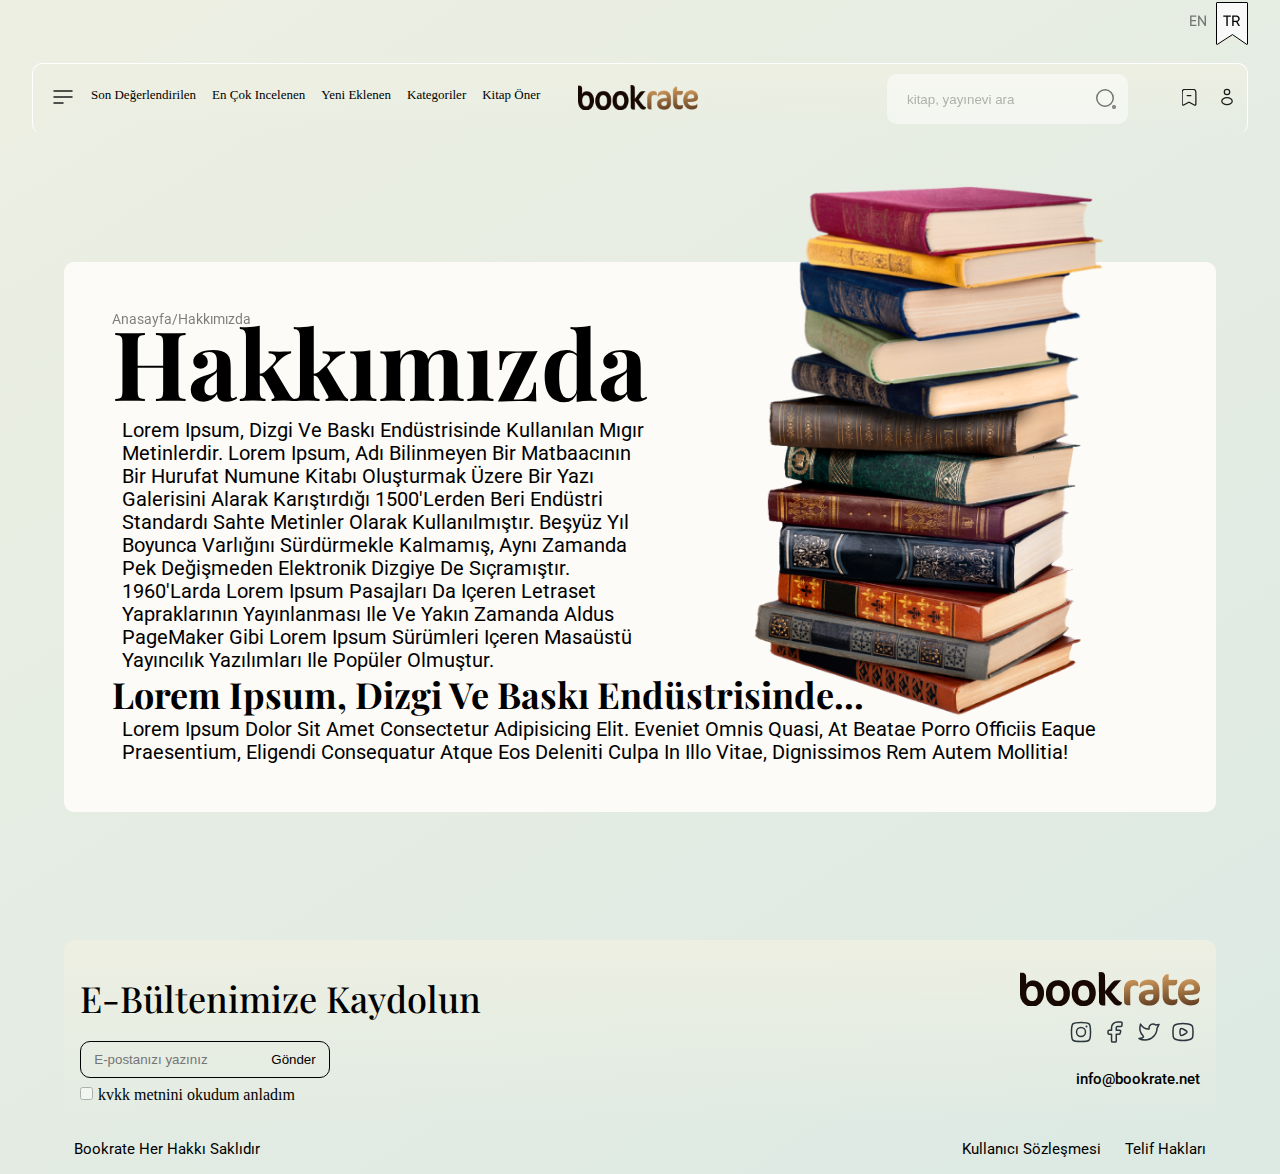
==== commit d378839a: "feat: Logo add to anchor link" ====
--- a/hakkımızda.html
+++ b/hakkımızda.html
@@ -77,7 +77,15 @@
             <li class="NavbarListItem"><a href="#">Kitap Öner</a></li>
           </ul>
           <div class="logo">
-            <img src="./İmages/Logo.png" width="120px" height="25px" ; alt="" />
+            <a href="./index.html">
+              <img
+                src="./İmages/Logo.png"
+                width="120px"
+                height="25px"
+                ;
+                alt=""
+              />
+            </a>
           </div>
           <div class="Navbar-sağ">
             <div class="Navbar-input-wrapper">
--- a/css/style.css
+++ b/css/style.css
@@ -79,6 +79,10 @@
   white-space: nowrap;
 }
 
+.logo {
+  margin-right: 10rem;
+}
+
 .Navbar-sağ {
   display: flex;
   justify-content: space-between;
@@ -89,11 +93,14 @@
 .Navbar-input-wrapper {
   display: flex;
   align-items: center;
+  justify-content: space-between;
   background: #ffffff;
   opacity: 0.5;
   border-radius: 10px;
   height: 50px;
-  padding: 10px;
+  padding: 5px 10px;
+  /* width: 700px; */
+  margin-right: 2rem;
 }
 
 .Navbar-input-wrapper input {
@@ -101,6 +108,7 @@
   border-radius: 10px;
   border: none;
   outline: none;
+  padding: 5px 10px;
   /* padding: 8px 20px; */
 }
 
@@ -842,6 +850,12 @@
   cursor: pointer;
 }
 
+.Hesabım #white-incele {
+  background-color: #fff;
+  border-bottom: 5px solid black;
+}
+
+
 #hesabım-book {
   position: relative;
 }
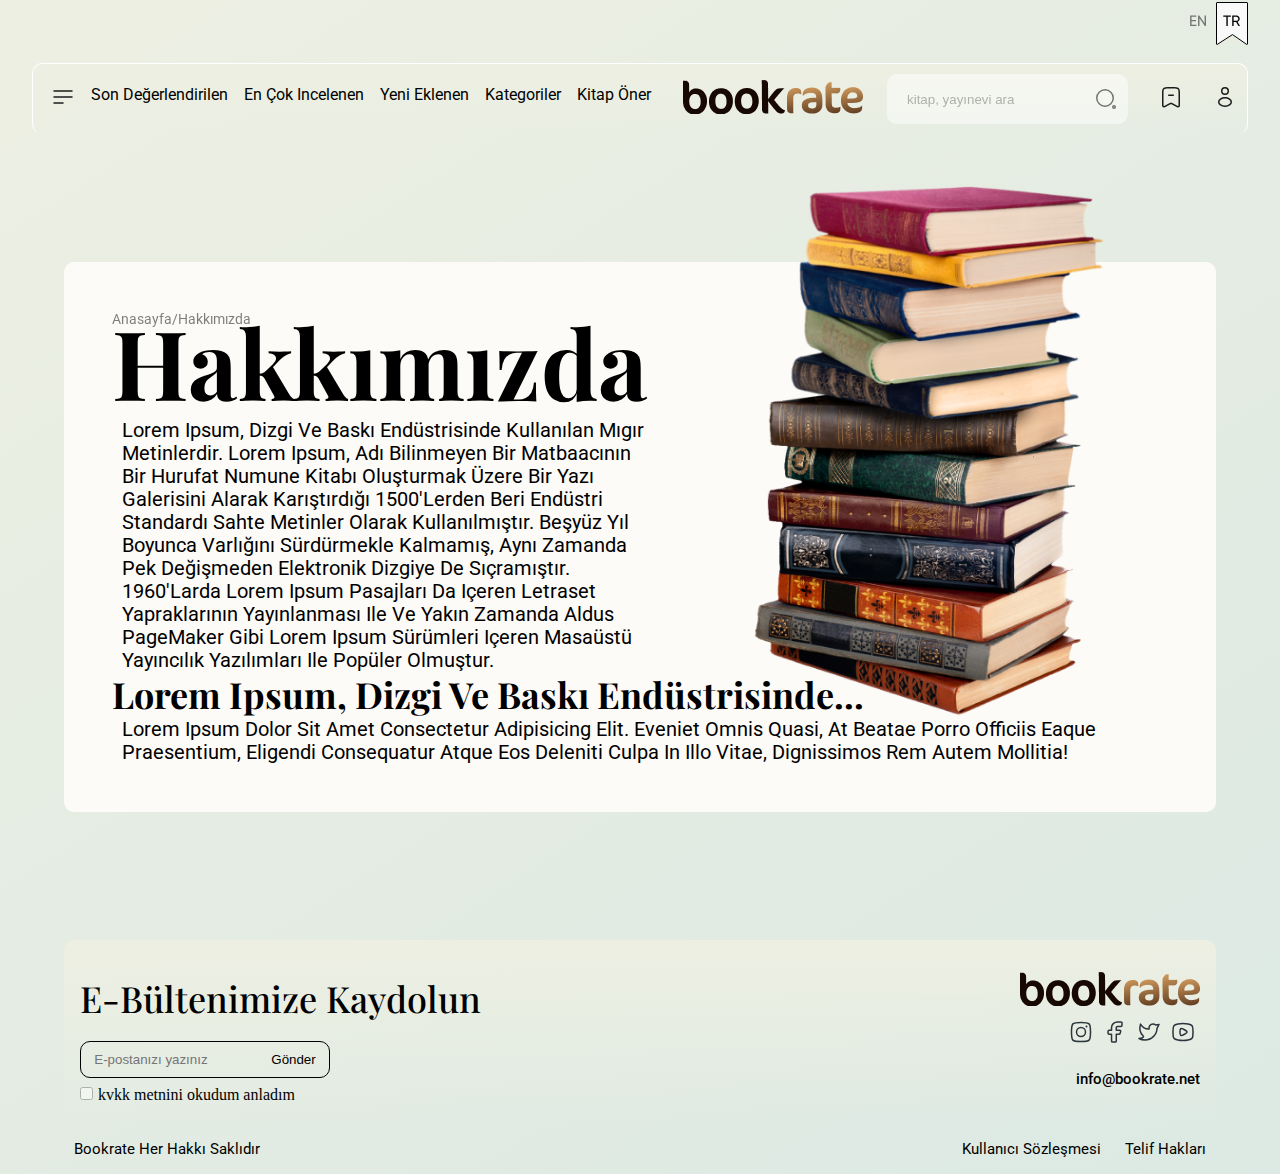
==== commit 3b7c1757: "refactor:logo" ====
--- a/hakkımızda.html
+++ b/hakkımızda.html
@@ -78,13 +78,7 @@
           </ul>
           <div class="logo">
             <a href="./index.html">
-              <img
-                src="./İmages/Logo.png"
-                width="120px"
-                height="25px"
-                ;
-                alt=""
-              />
+              <img src="./İmages/Logo.png" alt="Bookrate">
             </a>
           </div>
           <div class="Navbar-sağ">
--- a/css/style.css
+++ b/css/style.css
@@ -1,6 +1,25 @@
 @import url('https://fonts.googleapis.com/css2?family=Roboto:ital,wght@0,100;0,300;0,400;0,500;0,700;0,900;1,100;1,300;1,400;1,500;1,700;1,900&display=swap');
 
 @import url('https://fonts.googleapis.com/css2?family=Playfair+Display:ital,wght@0,400;0,500;0,600;0,700;0,800;0,900;1,400;1,500;1,600;1,700;1,800;1,900&display=swap');
+
+::-webkit-scrollbar {
+  width: 10px;
+}
+
+/* Track */
+::-webkit-scrollbar-track {
+  background: #f1f1f1;
+}
+
+/* Handle */
+::-webkit-scrollbar-thumb {
+  background: #888;
+  border-radius: 10px;
+}
+
+#mobile-container {
+  display: none;
+}
 
 /*  font-family: 'Playfair Display', serif;
 font-family: 'Roboto', sans-serif; */
@@ -67,20 +86,21 @@
 }
 
 .NavbarListItem a {
-  font-family: 'Gilroy';
-  font-style: normal;
-  font-weight: 500;
-  font-size: 13px;
-  line-height: 16px;
-  /* identical to box height */
-  text-transform: capitalize;
-  color: #000000;
+  font-family: 'Roboto';
+  font-style: normal;
+  font-weight: 400;
+  font-size: 15px;
+  font-size: clamp(1rem, 1.0781rem + -0.25vw, 0.9375rem);
+  /* identical to box height */
   text-decoration: none;
+  text-transform: capitalize;
+  color: #000000;
   white-space: nowrap;
+
 }
 
 .logo {
-  margin-right: 10rem;
+  margin: 0 auto;
 }
 
 .Navbar-sağ {
@@ -99,8 +119,7 @@
   border-radius: 10px;
   height: 50px;
   padding: 5px 10px;
-  /* width: 700px; */
-  margin-right: 2rem;
+  /* margin-right: 2rem; */
 }
 
 .Navbar-input-wrapper input {
@@ -117,7 +136,7 @@
 }
 
 .Navbar-sağ a svg {
-  width: 20px;
+  font-size: clamp(1rem, 1.0781rem + -0.25vw, 0.9375rem);
 }
 
 /*Navbar End*/
@@ -257,24 +276,23 @@
   margin-top: 0.7rem;
 }
 
-@media only screen and (max-width: 1200px) {
-  .Slider {
-    flex-direction: column;
-    align-items: center;
-    gap: 32px;
-  }
-
-  .Slider-left {
-    display: flex;
-    align-items: center;
-    flex-direction: column;
-    width: 100%;
-  }
-
-  .Slider-left-books {
-    width: auto;
-  }
-}
+.Slider {
+  flex-direction: column;
+  align-items: center;
+  gap: 32px;
+}
+
+.Slider-left {
+  display: flex;
+  align-items: center;
+  flex-direction: column;
+  width: 100%;
+}
+
+.Slider-left-books {
+  width: auto;
+}
+
 
 @media only screen and (max-width: 1024px) {
   .book-wrapper:nth-child(3) {
@@ -902,12 +920,25 @@
   margin: 0;
 }
 
+.öneri-wrapper-top {
+  margin: 1rem auto;
+  display: flex;
+  flex-direction: column;
+  justify-content: center;
+  align-items: center;
+}
+
 .öneri-wrapper {
   background: linear-gradient(100.8deg, #FBDEC7 0.45%, rgba(255, 255, 255, 0) 99.71%);
   border-radius: 21px;
 
   display: flex;
   justify-content: space-between;
+  width: 100%;
+}
+
+.öneri-wrapper img {
+  z-index: -1;
 }
 
 .öneri-left {
@@ -1020,9 +1051,293 @@
   color: #000000;
 }
 
-
-
-
-
-
-/* Kitap Listesi AND */+/* Kitap Listesi AND */
+/* -----------------------------------------------------------*/
+/*MOBİLE ANA SAYFA */
+
+.Mobile-Navbar {
+  width: 100%;
+}
+
+.Mobile-NavbarList {
+  display: flex;
+  justify-content: space-between;
+  align-items: center;
+  list-style-type: none;
+}
+
+/* Mobile Slider*/
+.MobileSlider {
+  display: flex;
+  flex-direction: column;
+  align-items: center;
+  justify-content: center;
+  margin: 2rem 0;
+}
+
+.MobileSlider h3 {
+  font-family: 'Playfair Display';
+  font-style: normal;
+  font-weight: 700;
+  font-size: 36px;
+  line-height: 48px;
+  text-align: center;
+  text-transform: capitalize;
+  color: #000000;
+}
+
+.MobileSlider h4 {
+  font-family: 'Roboto';
+  font-style: normal;
+  font-weight: 500;
+  font-size: 20px;
+  line-height: 23px;
+  text-align: center;
+  text-transform: capitalize;
+  color: #000000;
+}
+
+.Mobile-hesabım-book-desc {
+  display: flex;
+  flex-direction: column;
+  align-items: center;
+  justify-content: center;
+}
+
+.Mobilescrool {
+  margin-top: 20px;
+  display: flex;
+  flex-direction: column;
+  justify-content: center;
+  align-items: center;
+}
+
+.Mobilescrool span {
+  font-family: 'Gilroy';
+  font-style: normal;
+  font-weight: 500;
+  font-size: 13px;
+  line-height: 16px;
+  /* identical to box height */
+
+  letter-spacing: 0.1em;
+  text-transform: uppercase;
+
+  color: #000000;
+  opacity: 1;
+}
+
+.Mobile-kategoriler {
+  display: flex;
+  flex-direction: column;
+  justify-content: center;
+  align-items: center;
+
+}
+
+.Mobile-kategori-wrapper {
+  display: flex;
+  flex-wrap: wrap;
+  justify-content: center;
+}
+
+/* Mobile kategori son */
+/*  mobile-son-değerlendirilen */
+
+.Mobile-Son-Değerlendirilen {
+  display: flex;
+  flex-direction: column;
+  justify-content: center;
+  align-items: center;
+}
+
+.head-wrapper {
+  display: flex;
+  flex-direction: column;
+  justify-content: center;
+  align-items: center;
+  margin: 1rem 0;
+}
+
+.head-wrapper h4 {
+  font-family: 'Playfair Display';
+  font-style: normal;
+  font-weight: 700;
+  font-size: 24px;
+  line-height: 32px;
+  /* identical to box height */
+
+  text-transform: capitalize;
+
+  color: #000000;
+  margin-top: 5px;
+}
+
+/*  mobile-son-değerlendirilen son */
+
+.Mobile-news {
+  display: flex;
+  flex-direction: column;
+  justify-content: center;
+  align-items: center;
+}
+
+.Mobile-news h3 {
+
+  font-family: 'Playfair Display';
+  font-style: normal;
+  font-weight: 700;
+  font-size: 24px;
+  line-height: 32px;
+  /* identical to box height */
+  text-transform: capitalize;
+  color: #000000;
+  margin: 1rem 0;
+}
+
+.news-wrapper {
+  display: flex;
+  flex-direction: column;
+  justify-content: center;
+  align-items: center;
+  flex-wrap: wrap;
+  margin-bottom: .5rem;
+}
+
+.news-item {
+  display: flex;
+  flex-direction: column;
+  justify-content: center;
+  align-items: center;
+  text-align: center;
+}
+
+.news-item-btn {
+  border: 1px solid black;
+  border-radius: 10px;
+  padding: 10px 15px;
+  margin-top: 1rem;
+}
+
+.news-item .news-item-desc .hesabım-stars {
+  margin-bottom: 5px;
+}
+
+/* Öneri  */
+.mobile-öneri {
+  height: 80%;
+  display: flex;
+  flex-direction: column;
+  justify-content: center;
+}
+
+.mobile-öneri p {
+  font-family: 'Playfair Display';
+  font-style: normal;
+  font-weight: 400;
+  font-size: 20px;
+  line-height: 27px;
+  /* identical to box height */
+  color: #000000;
+}
+
+.mobile-öneri p svg {
+  width: 15px;
+}
+
+.mobile-öneri h2 {
+  font-family: 'Playfair Display';
+  font-style: normal;
+  font-weight: 700;
+  font-size: 32px;
+  line-height: 43px;
+  text-transform: capitalize;
+  color: #000000;
+}
+
+.mobile-öneri img {
+  z-index: -1;
+}
+
+.mobile-öneri-btn {
+  display: flex;
+  align-items: center;
+  justify-content: center;
+  text-align: center;
+  border: 1px solid black;
+  padding: 10px 15px;
+  border-radius: 10px;
+  width: 700px;
+  margin-left: 10rem;
+}
+
+.mobile-öneri-btn svg {
+  width: 25px;
+}
+
+.mobile-öneri-btn {
+  width: 100%;
+  font-family: 'Roboto';
+  font-style: normal;
+  font-weight: 500;
+  font-size: 15px;
+  line-height: 18px;
+  /* identical to box height */
+
+  text-transform: capitalize;
+
+  color: #000000;
+}
+
+#öneri-wrapper {
+  overflow-x: hidden;
+  justify-content: inherit;
+  max-width: 576px;
+}
+
+/* Öneri And */
+
+@media only screen and (max-width: 576px) {
+  .container {
+    margin: 0;
+  }
+
+  .about-footer {
+    flex-direction: column;
+    justify-content: center;
+    align-items: center;
+    margin: 0;
+  }
+
+  .about-footer-form {
+    display: flex;
+    flex-direction: column;
+    justify-content: center;
+    align-items: center;
+  }
+
+  .about-footer-social {
+    display: flex;
+    flex-direction: column;
+    justify-content: center;
+    align-items: center;
+  }
+
+  #mobile-container {
+    display: block;
+  }
+
+  #desktop-container {
+    display: none;
+  }
+}
+
+@media only screen and (max-width: 645px) {
+  .kategori-slide {
+    width: 300px;
+    justify-content: center;
+    align-items: center;
+  }
+}
+
+/* Mobile Ana sayfa AND */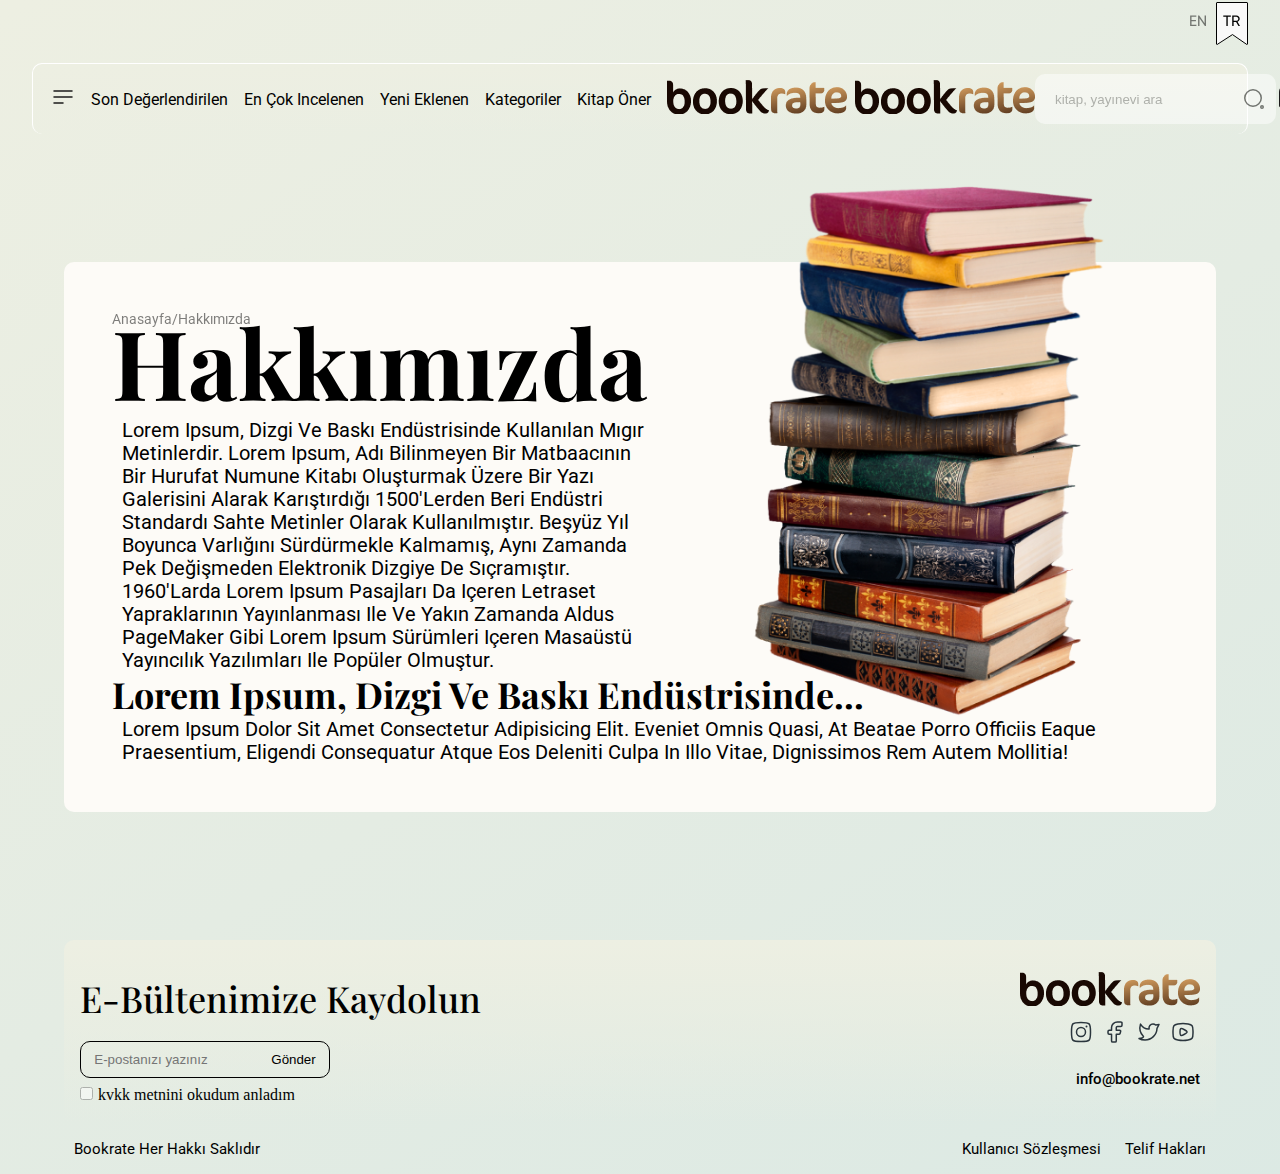
==== commit 20b5ff30: "refactor:add to hamburger" ====
--- a/hakkımızda.html
+++ b/hakkımızda.html
@@ -39,8 +39,8 @@
       </div>
       <div class="row">
         <div class="Navbar">
-          <ul class="NavbarList">
-            <li class="NavbarListItem">
+          <ul class="NavbarList menü">
+            <li class="NavbarListItem menu__button">
               <a href="">
                 <svg
                   width="24"
@@ -69,12 +69,120 @@
                   />
                 </svg>
               </a>
-            </li>
-            <li class="NavbarListItem"><a href="#">Son Değerlendirilen</a></li>
+              <div class="menu__inner">
+                <ul class="menu__inner__list">
+                  <li class="menu__inner_list_item">
+                    <a href="">Hakkımızda</a>
+                  </li>
+                  <li class="menu__inner_list_item">
+                    <a href="">Sıkça sorulan sorular</a>
+                  </li>
+                  <li class="menu__inner_list_item">
+                    <a href="">iletişim</a>
+                  </li>
+                </ul>
+                <div class="menu__inner__KVKK">
+                  <a href="#">kvkk</a>
+                  <a href="#">Çerez Politikası</a>
+                  <a href="#">Gizlilik</a>
+                </div>
+                <div class="menu__about-socials">
+                  <svg
+                    width="24"
+                    height="24"
+                    viewBox="0 0 24 24"
+                    fill="none"
+                    xmlns="http://www.w3.org/2000/svg"
+                  >
+                    <path
+                      d="M2.5 12C2.5 7.52166 2.5 5.28249 3.89124 3.89124C5.28249 2.5 7.52166 2.5 12 2.5C16.4783 2.5 18.7175 2.5 20.1088 3.89124C21.5 5.28249 21.5 7.52166 21.5 12C21.5 16.4783 21.5 18.7175 20.1088 20.1088C18.7175 21.5 16.4783 21.5 12 21.5C7.52166 21.5 5.28249 21.5 3.89124 20.1088C2.5 18.7175 2.5 16.4783 2.5 12Z"
+                      stroke="#2A353D"
+                      stroke-width="1.5"
+                      stroke-linejoin="round"
+                    />
+                    <path
+                      d="M16.5 12C16.5 14.4853 14.4853 16.5 12 16.5C9.51472 16.5 7.5 14.4853 7.5 12C7.5 9.51472 9.51472 7.5 12 7.5C14.4853 7.5 16.5 9.51472 16.5 12Z"
+                      stroke="#2A353D"
+                      stroke-width="1.5"
+                    />
+                    <path
+                      d="M17.5078 6.5L17.4988 6.5"
+                      stroke="#2A353D"
+                      stroke-width="2"
+                      stroke-linecap="round"
+                      stroke-linejoin="round"
+                    />
+                  </svg>
+                  <svg
+                    width="24"
+                    height="24"
+                    viewBox="0 0 24 24"
+                    fill="none"
+                    xmlns="http://www.w3.org/2000/svg"
+                  >
+                    <path
+                      fill-rule="evenodd"
+                      clip-rule="evenodd"
+                      d="M6.18182 10.3333C5.20406 10.3333 5 10.5252 5 11.4444V13.1111C5 14.0304 5.20406 14.2222 6.18182 14.2222H8.54545V20.8889C8.54545 21.8081 8.74951 22 9.72727 22H12.0909C13.0687 22 13.2727 21.8081 13.2727 20.8889V14.2222H15.9267C16.6683 14.2222 16.8594 14.0867 17.0631 13.4164L17.5696 11.7497C17.9185 10.6014 17.7035 10.3333 16.4332 10.3333H13.2727V7.55556C13.2727 6.94191 13.8018 6.44444 14.4545 6.44444H17.8182C18.7959 6.44444 19 6.25259 19 5.33333V3.11111C19 2.19185 18.7959 2 17.8182 2H14.4545C11.191 2 8.54545 4.48731 8.54545 7.55556V10.3333H6.18182Z"
+                      stroke="#2A353D"
+                      stroke-width="1.5"
+                      stroke-linejoin="round"
+                    />
+                  </svg>
+                  <svg
+                    width="24"
+                    height="24"
+                    viewBox="0 0 24 24"
+                    fill="none"
+                    xmlns="http://www.w3.org/2000/svg"
+                  >
+                    <path
+                      d="M2 18.5C3.76504 19.521 5.81428 20 8 20C14.4808 20 19.7617 14.8625 19.9922 8.43797L22 4.5L18.6458 5C17.9407 4.37764 17.0144 4 16 4C13.4276 4 11.5007 6.51734 12.1209 8.98003C8.56784 9.20927 5.34867 7.0213 3.48693 4.10523C2.25147 8.30185 3.39629 13.3561 6.5 16.4705C6.5 17.647 3.5 18.3488 2 18.5Z"
+                      stroke="#2A353D"
+                      stroke-width="1.5"
+                      stroke-linejoin="round"
+                    />
+                  </svg>
+                  <svg
+                    width="24"
+                    height="24"
+                    viewBox="0 0 24 24"
+                    fill="none"
+                    xmlns="http://www.w3.org/2000/svg"
+                  >
+                    <path
+                      d="M12 20.5C13.8097 20.5 15.5451 20.3212 17.1534 19.9934C19.1623 19.5839 20.1668 19.3791 21.0834 18.2006C22 17.0221 22 15.6693 22 12.9635V11.0365C22 8.33073 22 6.97787 21.0834 5.79937C20.1668 4.62088 19.1623 4.41613 17.1534 4.00662C15.5451 3.67877 13.8097 3.5 12 3.5C10.1903 3.5 8.45489 3.67877 6.84656 4.00662C4.83766 4.41613 3.83321 4.62088 2.9166 5.79937C2 6.97787 2 8.33073 2 11.0365V12.9635C2 15.6693 2 17.0221 2.9166 18.2006C3.83321 19.3791 4.83766 19.5839 6.84656 19.9934C8.45489 20.3212 10.1903 20.5 12 20.5Z"
+                      stroke="#2A353D"
+                      stroke-width="1.5"
+                    />
+                    <path
+                      d="M15.9621 12.3129C15.8137 12.9187 15.0241 13.3538 13.4449 14.2241C11.7272 15.1705 10.8684 15.6438 10.1728 15.4615C9.9372 15.3997 9.7202 15.2911 9.53799 15.1438C9 14.7089 9 13.8059 9 12C9 10.1941 9 9.29112 9.53799 8.85618C9.7202 8.70886 9.9372 8.60029 10.1728 8.53854C10.8684 8.35621 11.7272 8.82945 13.4449 9.77593C15.0241 10.6462 15.8137 11.0813 15.9621 11.6871C16.0126 11.8933 16.0126 12.1067 15.9621 12.3129Z"
+                      stroke="#2A353D"
+                      stroke-width="1.5"
+                      stroke-linejoin="round"
+                    />
+                  </svg>
+                </div>
+              </div>
+            </li>
+            <li class="NavbarListItem">
+              <a href="./kitap_listesi.html">Son Değerlendirilen</a>
+            </li>
             <li class="NavbarListItem"><a href="#">En Çok Incelenen</a></li>
             <li class="NavbarListItem"><a href="#">Yeni Eklenen</a></li>
-            <li class="NavbarListItem"><a href="#">Kategoriler</a></li>
-            <li class="NavbarListItem"><a href="#">Kitap Öner</a></li>
+            <li class="NavbarListItem">
+              <a href="./kitap_listesi.html">Kategoriler</a>
+            </li>
+            <li class="NavbarListItem">
+              <a href="./hesabım.html">Kitap Öner</a>
+            </li>
+            <li class="NavbarListItem">
+              <div class="logo">
+                <a href="./index.html">
+                  <img src="./İmages/Logo.png" alt="Bookrate" />
+                </a>
+              </div>
+            </li>
           </ul>
           <div class="logo">
             <a href="./index.html">
--- a/css/style.css
+++ b/css/style.css
@@ -62,9 +62,9 @@
 
 /*Navbar */
 .Navbar {
+  width: 100%;
   padding: 10px;
   display: flex;
-  width: 100%;
   margin-top: 18px;
   justify-content: space-between;
   align-items: center;
@@ -78,6 +78,7 @@
 
 .NavbarList {
   display: flex;
+  align-items: center;
 }
 
 .NavbarListItem {
@@ -105,8 +106,8 @@
 
 .Navbar-sağ {
   display: flex;
-  justify-content: space-between;
-  width: 350px;
+  justify-content: space-evenly;
+  width: 25%;
   align-items: center;
 }
 
@@ -120,6 +121,16 @@
   height: 50px;
   padding: 5px 10px;
   /* margin-right: 2rem; */
+}
+
+@media only screen and (max-width: 1116px) {
+  .Navbar-input-wrapper {
+    display: none;
+  }
+
+  .Navbar-sağ {
+    /* justify-content: ; */
+  }
 }
 
 .Navbar-input-wrapper input {
@@ -149,8 +160,14 @@
   align-items: center;
   position: relative;
   justify-content: center;
-}
-
+  gap: 32px;
+}
+
+@media only screen and (max-width: 1116px) {
+  .Slider {
+    flex-direction: column;
+  }
+}
 
 .BottomSlideImg {
   width: 100%;
@@ -276,11 +293,6 @@
   margin-top: 0.7rem;
 }
 
-.Slider {
-  flex-direction: column;
-  align-items: center;
-  gap: 32px;
-}
 
 .Slider-left {
   display: flex;
@@ -939,10 +951,12 @@
 
 .öneri-wrapper img {
   z-index: -1;
+  max-width: 500px;
+  width: 100%;
 }
 
 .öneri-left {
-  padding: 2rem;
+  padding: 2rem 0;
 }
 
 .öneri-wrapper svg {
@@ -1017,6 +1031,18 @@
   grid-template-rows: repeat(5, auto);
   grid-column-gap: 5px;
   grid-row-gap: 0px;
+  white-space: wrap;
+}
+
+@media only screen and (max-width: 1116px) {
+  .book-list-wrapper {
+    display: grid;
+    grid-template-columns: repeat(4, 240px);
+    grid-template-rows: repeat(5, auto);
+    grid-column-gap: 5px;
+    grid-row-gap: 0px;
+    white-space: wrap;
+  }
 }
 
 .book-list-desc {
@@ -1340,4 +1366,101 @@
   }
 }
 
-/* Mobile Ana sayfa AND */+/* Mobile Ana sayfa AND */
+
+
+/* Hamburger */
+.NavbarListItem {
+  position: relative;
+}
+
+.menu {
+  display: flex;
+  flex-direction: column;
+  align-items: flex-start;
+  position: relative;
+}
+
+.menu__button {}
+
+.menu__inner {
+  background: #FDFBF7;
+  border-radius: 20px;
+  color: #000000;
+  z-index: 2;
+  height: 300px;
+  width: 1300%;
+  min-width: 100%;
+  display: none;
+  position: absolute;
+  border-radius: 1;
+  top: 2rem;
+  left: 0;
+  padding: 1rem;
+}
+
+.menu__inner_list {
+  display: flex;
+  flex-direction: column;
+}
+
+.menu__inner_list_item {
+
+  list-style-type: none;
+  margin: 10px 0;
+}
+
+.menu__inner_list_item a {
+  font-family: 'Playfair Display';
+  font-style: normal;
+  font-weight: 700;
+  font-size: 20px;
+  line-height: 27px;
+  /* identical to box height */
+
+  text-transform: capitalize;
+
+  color: #000000;
+
+
+}
+
+.menu__inner.show {
+  display: revert;
+}
+
+.menu__inner__KVKK {
+  display: flex;
+  align-items: center;
+  justify-content: space-between;
+  margin-top: 5rem !important;
+  margin: 0 5px;
+}
+
+.menu__inner__KVKK a {
+
+  font-family: 'Roboto';
+  font-style: normal;
+  font-weight: 400;
+  font-size: 15px;
+  line-height: 18px;
+  flex-wrap: nowrap;
+  /* identical to box height */
+
+  text-transform: capitalize;
+
+  color: #000000;
+
+}
+
+.menu__about-socials {
+  display: flex;
+  margin-top: 2rem;
+}
+
+.menu__about-socials svg {
+  cursor: pointer;
+  margin: 0 5px;
+}
+
+/* Hamburger and */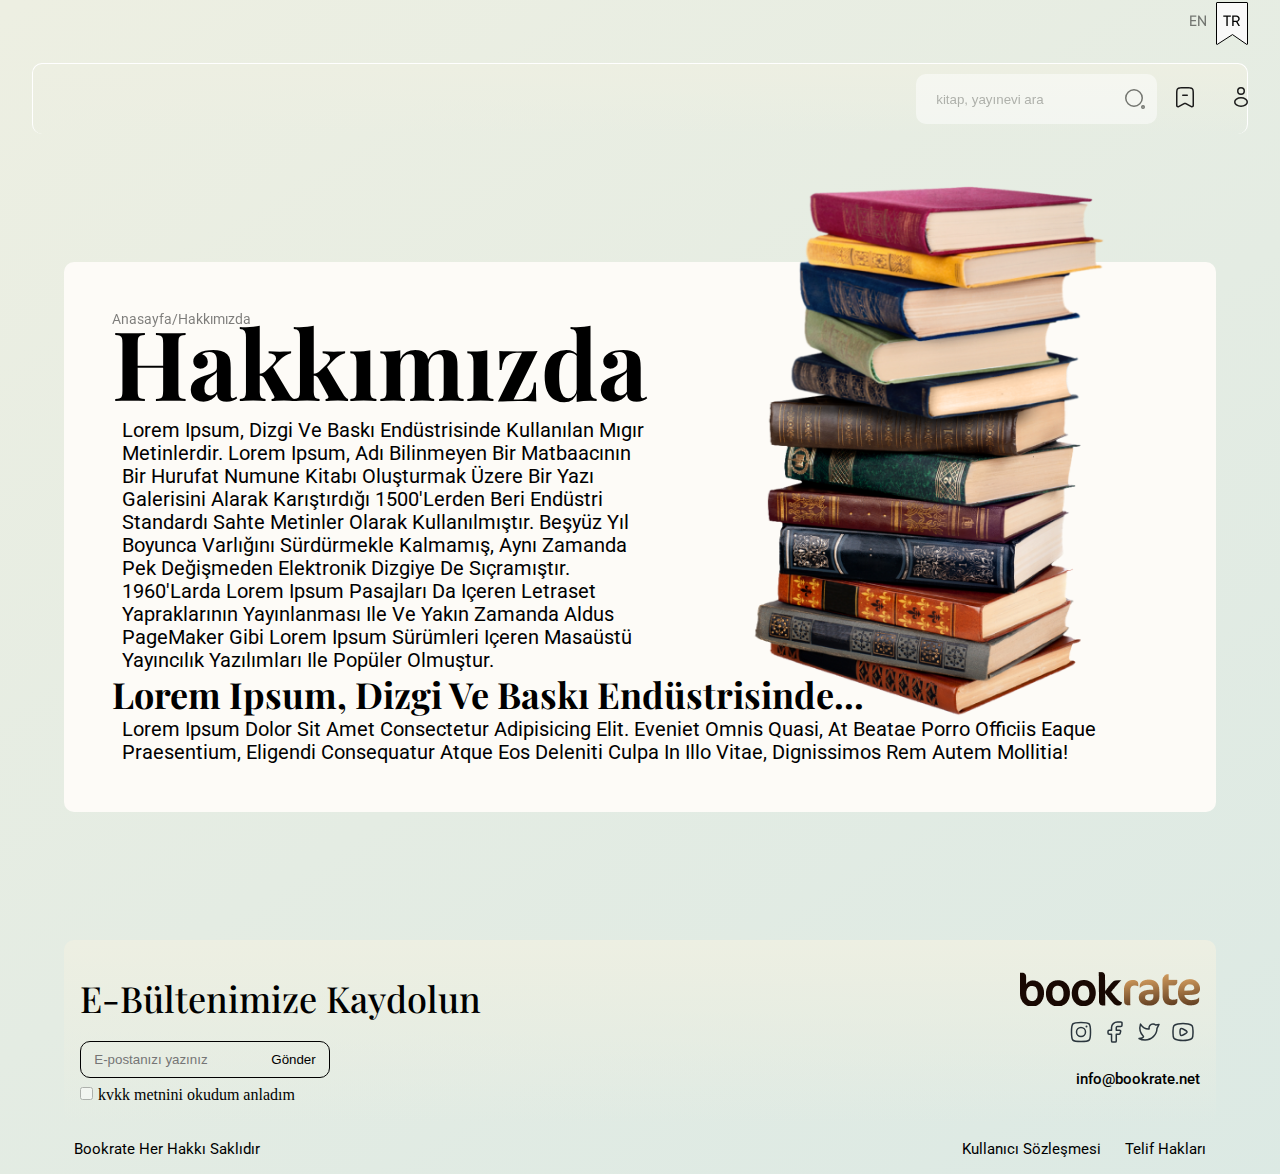
==== commit a348cc29: "refactor:navbar-grid add" ====
--- a/hakkımızda.html
+++ b/hakkımızda.html
@@ -184,11 +184,7 @@
               </div>
             </li>
           </ul>
-          <div class="logo">
-            <a href="./index.html">
-              <img src="./İmages/Logo.png" alt="Bookrate">
-            </a>
-          </div>
+         
           <div class="Navbar-sağ">
             <div class="Navbar-input-wrapper">
               <input type="text" placeholder="kitap, yayınevi ara" />
--- a/css/style.css
+++ b/css/style.css
@@ -47,6 +47,8 @@
 .row {
   display: flex;
   width: 100%;
+  align-items: center;
+  justify-content: center;
 }
 
 .Language {
@@ -57,6 +59,10 @@
 
 .Language svg {
   margin-top: 2px;
+  cursor: pointer;
+}
+
+button {
   cursor: pointer;
 }
 
@@ -64,10 +70,12 @@
 .Navbar {
   width: 100%;
   padding: 10px;
-  display: flex;
+  display: grid;
+  grid-template-columns: repeat(4, 40px 48%);
+  grid-template-areas:
+    'start left  center right'
+  ;
   margin-top: 18px;
-  justify-content: space-between;
-  align-items: center;
   border-top: 1px solid #ffffff;
   border-right: 1px solid #ffffff;
   border-left: 1px solid #ffffff;
@@ -79,6 +87,14 @@
 .NavbarList {
   display: flex;
   align-items: center;
+  grid-area: left;
+
+}
+
+@media only screen and (max-width: 1362px) {
+  .NavbarList {
+    display: none;
+  }
 }
 
 .NavbarListItem {
@@ -90,25 +106,32 @@
   font-family: 'Roboto';
   font-style: normal;
   font-weight: 400;
-  font-size: 15px;
-  font-size: clamp(1rem, 1.0781rem + -0.25vw, 0.9375rem);
+  font-size: 0.75rem;
+  font-size: clamp(0.75rem, 0.725rem + 0.125vw, 0.875rem);
   /* identical to box height */
   text-decoration: none;
   text-transform: capitalize;
   color: #000000;
   white-space: nowrap;
-
-}
+}
+
 
 .logo {
   margin: 0 auto;
+  grid-area: center;
 }
 
 .Navbar-sağ {
+  grid-area: right;
   display: flex;
   justify-content: space-evenly;
-  width: 25%;
-  align-items: center;
+  /* width: 25%; */
+  align-items: center;
+  margin-left: auto;
+}
+
+.Navbar-sağ a {
+  margin: 0 1rem;
 }
 
 .Navbar-input-wrapper {
@@ -1090,6 +1113,7 @@
   justify-content: space-between;
   align-items: center;
   list-style-type: none;
+  font-size: 14px;
 }
 
 /* Mobile Slider*/
@@ -1381,7 +1405,12 @@
   position: relative;
 }
 
-.menu__button {}
+.menu__button {
+  grid-area: start;
+  display: flex;
+  justify-content: center;
+  align-items: center;
+}
 
 .menu__inner {
   background: #FDFBF7;
@@ -1389,13 +1418,12 @@
   color: #000000;
   z-index: 2;
   height: 300px;
-  width: 1300%;
-  min-width: 100%;
+  width: 300px;
   display: none;
   position: absolute;
   border-radius: 1;
-  top: 2rem;
-  left: 0;
+  top: 7rem;
+  left: 40px;
   padding: 1rem;
 }
 
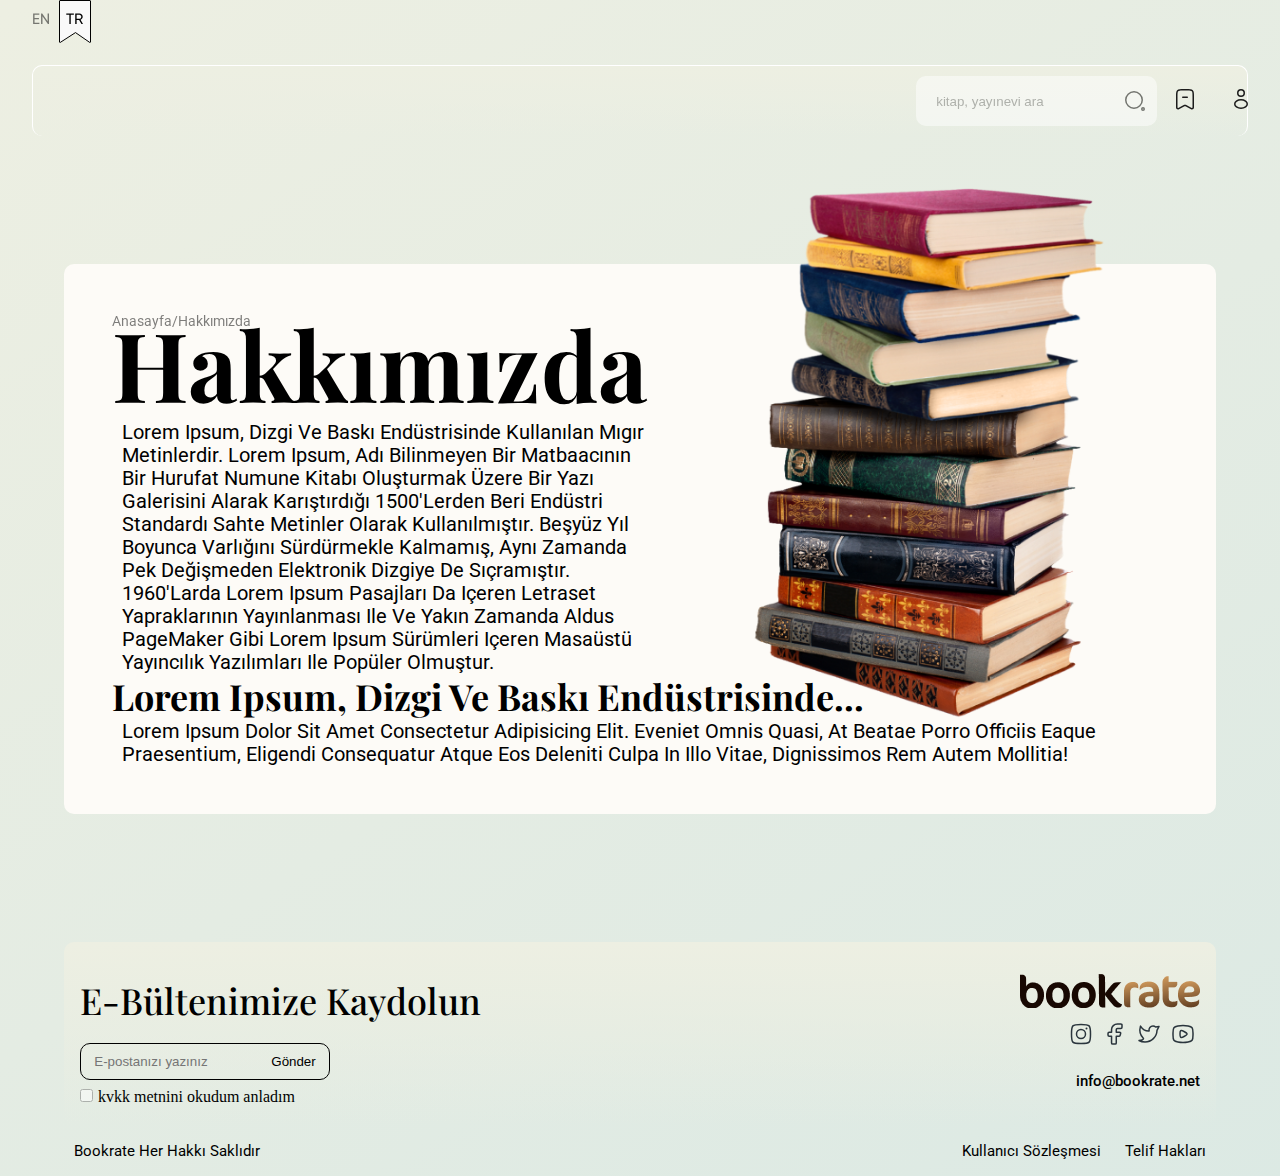
==== commit 5e61e968: "refactor:add to lanugae" ====
--- a/hakkımızda.html
+++ b/hakkımızda.html
@@ -1,7 +1,7 @@
 <!DOCTYPE html>
 <html lang="en">
   <head>
-    <meta charset="UTF-8" />
+    <meta charse t="UTF-8" />
     <meta http-equiv="X-UA-Compatible" content="IE=edge" />
     <meta name="viewport" content="width=device-width, initial-scale=1.0" />
     <link rel="stylesheet" href="/css/style.css" />
@@ -13,7 +13,7 @@
 
     <div class="container">
       <div class="Language">
-        <svg
+       <svg
           width="59"
           height="43"
           viewBox="0 0 59 43"
--- a/css/style.css
+++ b/css/style.css
@@ -38,6 +38,10 @@
   height: 100%;
 }
 
+a {
+  text-decoration: none !important;
+}
+
 .container {
   margin: 0 2rem;
   display: flex;
@@ -51,16 +55,31 @@
   justify-content: center;
 }
 
-.Language {
-  display: flex;
-  width: 100%;
+.languages {
+  display: flex;
   justify-content: end;
-}
-
-.Language svg {
-  margin-top: 2px;
-  cursor: pointer;
-}
+  gap: 12px;
+  margin-top: 15px;
+}
+
+.language {
+  position: relative;
+  isolation: isolate;
+}
+
+.language img {
+  visibility: hidden;
+  position: absolute;
+  top: 50%;
+  left: 50%;
+  transform: translate(-50%, -50%);
+  z-index: -1;
+}
+
+.language.active img {
+  visibility: visible;
+}
+
 
 button {
   cursor: pointer;
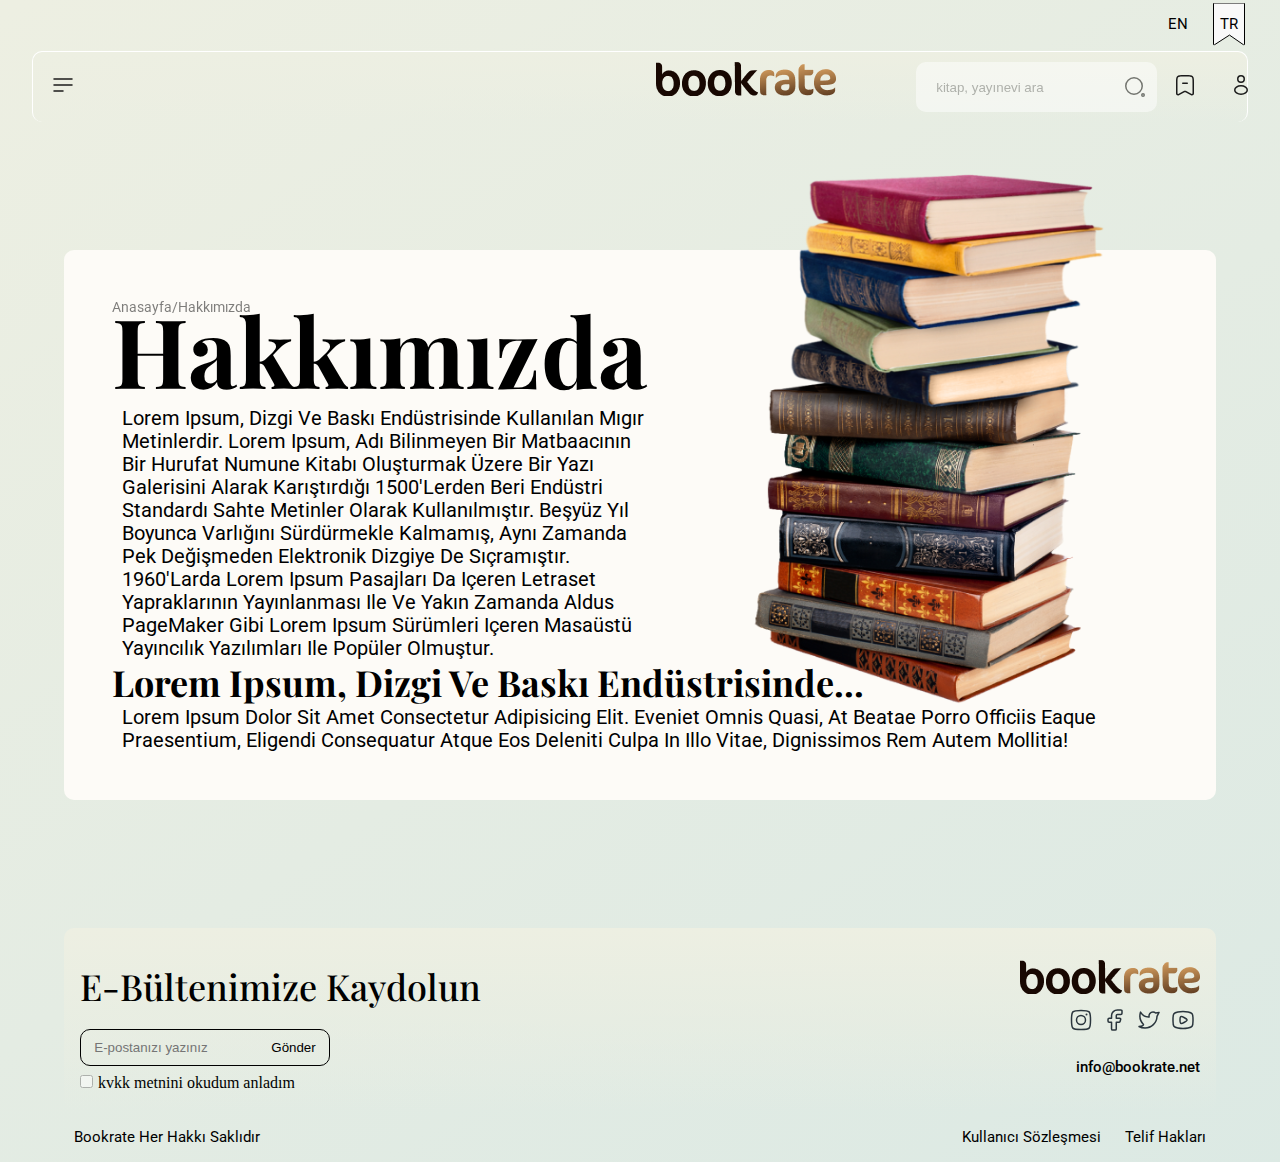
==== commit d42e45bd: "refactor:revize" ====
--- a/hakkımızda.html
+++ b/hakkımızda.html
@@ -12,159 +12,334 @@
     <!-- Language -->
 
     <div class="container">
-      <div class="Language">
-       <svg
-          width="59"
-          height="43"
-          viewBox="0 0 59 43"
-          fill="none"
-          xmlns="http://www.w3.org/2000/svg"
-        >
-          <path
-            d="M28 0.5C27.7239 0.5 27.5 0.723858 27.5 1V42C27.5 42.1831 27.6001 42.3516 27.7609 42.4391C27.9217 42.5267 28.1175 42.5193 28.2713 42.42L43.4907 32.5896L57.7159 42.4115C57.8689 42.5171 58.0678 42.5291 58.2323 42.4427C58.3969 42.3564 58.5 42.1859 58.5 42V1C58.5 0.723858 58.2761 0.5 58 0.5H28Z"
-            fill="#F9F9F9"
-            stroke="black"
-            stroke-linejoin="round"
-          />
-          <path
-            d="M34.27 13.5H41.845V14.82H38.74V24H37.36V14.82H34.27V13.5ZM50.9956 24H49.4506L47.0956 19.98H44.6206V24H43.2256V13.5H47.4256C48.3256 13.5 49.0956 13.82 49.7356 14.46C50.3756 15.09 50.6956 15.855 50.6956 16.755C50.6956 17.435 50.4906 18.055 50.0806 18.615C49.6606 19.185 49.1406 19.58 48.5206 19.8L50.9956 24ZM47.4256 14.805H44.6206V18.72H47.4256C47.9456 18.72 48.3856 18.53 48.7456 18.15C49.1156 17.77 49.3006 17.305 49.3006 16.755C49.3006 16.205 49.1156 15.745 48.7456 15.375C48.3856 14.995 47.9456 14.805 47.4256 14.805Z"
-            fill="black"
-          />
-          <path
-            opacity="0.5"
-            d="M2.52 19.35V22.68H7.395V24H1.125V13.5H7.32V14.82H2.52V18.045H6.945V19.35H2.52ZM15.6041 21.33V13.5H16.9991V24H15.8741L10.4741 16.155V24H9.0791V13.5H10.2041L15.6041 21.33Z"
-            fill="black"
-          />
-        </svg>
+      <div class="languages">
+        <button class="language">
+          <p class="language-text">EN</p>
+          <img src="İmages/language.svg" alt="" />
+        </button>
+        <button class="language active">
+          <p class="language-text">TR</p>
+          <img src="İmages/language.svg" alt="" />
+        </button>
       </div>
       <div class="row">
         <div class="Navbar">
+          <div class="menu__button">
+            <a href="">
+              <svg
+                width="24"
+                height="24"
+                viewBox="0 0 24 24"
+                fill="none"
+                xmlns="http://www.w3.org/2000/svg"
+              >
+                <path
+                  d="M21 6H3"
+                  stroke="#1B1B1B"
+                  stroke-width="1.5"
+                  stroke-linecap="round"
+                />
+                <path
+                  d="M21 12H3"
+                  stroke="#1B1B1B"
+                  stroke-width="1.5"
+                  stroke-linecap="round"
+                />
+                <path
+                  d="M12 18H3"
+                  stroke="#1B1B1B"
+                  stroke-width="1.5"
+                  stroke-linecap="round"
+                />
+              </svg>
+            </a>
+            <div class="menu__inner">
+              <ul class="menu__inner__list">
+                <li class="menu__inner_list_item">
+                  <a href="">Hakkımızda</a>
+                </li>
+                <li class="menu__inner_list_item">
+                  <a href="">Sıkça sorulan sorular</a>
+                </li>
+                <li class="menu__inner_list_item">
+                  <a href="">iletişim</a>
+                </li>
+              </ul>
+              <div class="menu__inner__KVKK">
+                <a href="#">kvkk</a>
+                <a href="#">Çerez Politikası</a>
+                <a href="#">Gizlilik</a>
+              </div>
+              <div class="menu__about-socials">
+                <svg
+                  width="24"
+                  height="24"
+                  viewBox="0 0 24 24"
+                  fill="none"
+                  xmlns="http://www.w3.org/2000/svg"
+                >
+                  <path
+                    d="M2.5 12C2.5 7.52166 2.5 5.28249 3.89124 3.89124C5.28249 2.5 7.52166 2.5 12 2.5C16.4783 2.5 18.7175 2.5 20.1088 3.89124C21.5 5.28249 21.5 7.52166 21.5 12C21.5 16.4783 21.5 18.7175 20.1088 20.1088C18.7175 21.5 16.4783 21.5 12 21.5C7.52166 21.5 5.28249 21.5 3.89124 20.1088C2.5 18.7175 2.5 16.4783 2.5 12Z"
+                    stroke="#2A353D"
+                    stroke-width="1.5"
+                    stroke-linejoin="round"
+                  />
+                  <path
+                    d="M16.5 12C16.5 14.4853 14.4853 16.5 12 16.5C9.51472 16.5 7.5 14.4853 7.5 12C7.5 9.51472 9.51472 7.5 12 7.5C14.4853 7.5 16.5 9.51472 16.5 12Z"
+                    stroke="#2A353D"
+                    stroke-width="1.5"
+                  />
+                  <path
+                    d="M17.5078 6.5L17.4988 6.5"
+                    stroke="#2A353D"
+                    stroke-width="2"
+                    stroke-linecap="round"
+                    stroke-linejoin="round"
+                  />
+                </svg>
+                <svg
+                  width="24"
+                  height="24"
+                  viewBox="0 0 24 24"
+                  fill="none"
+                  xmlns="http://www.w3.org/2000/svg"
+                >
+                  <path
+                    fill-rule="evenodd"
+                    clip-rule="evenodd"
+                    d="M6.18182 10.3333C5.20406 10.3333 5 10.5252 5 11.4444V13.1111C5 14.0304 5.20406 14.2222 6.18182 14.2222H8.54545V20.8889C8.54545 21.8081 8.74951 22 9.72727 22H12.0909C13.0687 22 13.2727 21.8081 13.2727 20.8889V14.2222H15.9267C16.6683 14.2222 16.8594 14.0867 17.0631 13.4164L17.5696 11.7497C17.9185 10.6014 17.7035 10.3333 16.4332 10.3333H13.2727V7.55556C13.2727 6.94191 13.8018 6.44444 14.4545 6.44444H17.8182C18.7959 6.44444 19 6.25259 19 5.33333V3.11111C19 2.19185 18.7959 2 17.8182 2H14.4545C11.191 2 8.54545 4.48731 8.54545 7.55556V10.3333H6.18182Z"
+                    stroke="#2A353D"
+                    stroke-width="1.5"
+                    stroke-linejoin="round"
+                  />
+                </svg>
+                <svg
+                  width="24"
+                  height="24"
+                  viewBox="0 0 24 24"
+                  fill="none"
+                  xmlns="http://www.w3.org/2000/svg"
+                >
+                  <path
+                    d="M2 18.5C3.76504 19.521 5.81428 20 8 20C14.4808 20 19.7617 14.8625 19.9922 8.43797L22 4.5L18.6458 5C17.9407 4.37764 17.0144 4 16 4C13.4276 4 11.5007 6.51734 12.1209 8.98003C8.56784 9.20927 5.34867 7.0213 3.48693 4.10523C2.25147 8.30185 3.39629 13.3561 6.5 16.4705C6.5 17.647 3.5 18.3488 2 18.5Z"
+                    stroke="#2A353D"
+                    stroke-width="1.5"
+                    stroke-linejoin="round"
+                  />
+                </svg>
+                <svg
+                  width="24"
+                  height="24"
+                  viewBox="0 0 24 24"
+                  fill="none"
+                  xmlns="http://www.w3.org/2000/svg"
+                >
+                  <path
+                    d="M12 20.5C13.8097 20.5 15.5451 20.3212 17.1534 19.9934C19.1623 19.5839 20.1668 19.3791 21.0834 18.2006C22 17.0221 22 15.6693 22 12.9635V11.0365C22 8.33073 22 6.97787 21.0834 5.79937C20.1668 4.62088 19.1623 4.41613 17.1534 4.00662C15.5451 3.67877 13.8097 3.5 12 3.5C10.1903 3.5 8.45489 3.67877 6.84656 4.00662C4.83766 4.41613 3.83321 4.62088 2.9166 5.79937C2 6.97787 2 8.33073 2 11.0365V12.9635C2 15.6693 2 17.0221 2.9166 18.2006C3.83321 19.3791 4.83766 19.5839 6.84656 19.9934C8.45489 20.3212 10.1903 20.5 12 20.5Z"
+                    stroke="#2A353D"
+                    stroke-width="1.5"
+                  />
+                  <path
+                    d="M15.9621 12.3129C15.8137 12.9187 15.0241 13.3538 13.4449 14.2241C11.7272 15.1705 10.8684 15.6438 10.1728 15.4615C9.9372 15.3997 9.7202 15.2911 9.53799 15.1438C9 14.7089 9 13.8059 9 12C9 10.1941 9 9.29112 9.53799 8.85618C9.7202 8.70886 9.9372 8.60029 10.1728 8.53854C10.8684 8.35621 11.7272 8.82945 13.4449 9.77593C15.0241 10.6462 15.8137 11.0813 15.9621 11.6871C16.0126 11.8933 16.0126 12.1067 15.9621 12.3129Z"
+                    stroke="#2A353D"
+                    stroke-width="1.5"
+                    stroke-linejoin="round"
+                  />
+                </svg>
+              </div>
+            </div>
+            <div class="menu__inner">
+              <ul class="menu__inner__list">
+                <li class="menu__inner_list_item">
+                  <a href="">Hakkımızda</a>
+                </li>
+                <li class="menu__inner_list_item">
+                  <a href="">Sıkça sorulan sorular</a>
+                </li>
+                <li class="menu__inner_list_item">
+                  <a href="">iletişim</a>
+                </li>
+              </ul>
+              <div class="menu__inner__KVKK">
+                <a href="#">kvkk</a>
+                <a href="#">Çerez Politikası</a>
+                <a href="#">Gizlilik</a>
+              </div>
+              <div class="menu__about-socials">
+                <svg
+                  width="24"
+                  height="24"
+                  viewBox="0 0 24 24"
+                  fill="none"
+                  xmlns="http://www.w3.org/2000/svg"
+                >
+                  <path
+                    d="M2.5 12C2.5 7.52166 2.5 5.28249 3.89124 3.89124C5.28249 2.5 7.52166 2.5 12 2.5C16.4783 2.5 18.7175 2.5 20.1088 3.89124C21.5 5.28249 21.5 7.52166 21.5 12C21.5 16.4783 21.5 18.7175 20.1088 20.1088C18.7175 21.5 16.4783 21.5 12 21.5C7.52166 21.5 5.28249 21.5 3.89124 20.1088C2.5 18.7175 2.5 16.4783 2.5 12Z"
+                    stroke="#2A353D"
+                    stroke-width="1.5"
+                    stroke-linejoin="round"
+                  />
+                  <path
+                    d="M16.5 12C16.5 14.4853 14.4853 16.5 12 16.5C9.51472 16.5 7.5 14.4853 7.5 12C7.5 9.51472 9.51472 7.5 12 7.5C14.4853 7.5 16.5 9.51472 16.5 12Z"
+                    stroke="#2A353D"
+                    stroke-width="1.5"
+                  />
+                  <path
+                    d="M17.5078 6.5L17.4988 6.5"
+                    stroke="#2A353D"
+                    stroke-width="2"
+                    stroke-linecap="round"
+                    stroke-linejoin="round"
+                  />
+                </svg>
+                <svg
+                  width="24"
+                  height="24"
+                  viewBox="0 0 24 24"
+                  fill="none"
+                  xmlns="http://www.w3.org/2000/svg"
+                >
+                  <path
+                    fill-rule="evenodd"
+                    clip-rule="evenodd"
+                    d="M6.18182 10.3333C5.20406 10.3333 5 10.5252 5 11.4444V13.1111C5 14.0304 5.20406 14.2222 6.18182 14.2222H8.54545V20.8889C8.54545 21.8081 8.74951 22 9.72727 22H12.0909C13.0687 22 13.2727 21.8081 13.2727 20.8889V14.2222H15.9267C16.6683 14.2222 16.8594 14.0867 17.0631 13.4164L17.5696 11.7497C17.9185 10.6014 17.7035 10.3333 16.4332 10.3333H13.2727V7.55556C13.2727 6.94191 13.8018 6.44444 14.4545 6.44444H17.8182C18.7959 6.44444 19 6.25259 19 5.33333V3.11111C19 2.19185 18.7959 2 17.8182 2H14.4545C11.191 2 8.54545 4.48731 8.54545 7.55556V10.3333H6.18182Z"
+                    stroke="#2A353D"
+                    stroke-width="1.5"
+                    stroke-linejoin="round"
+                  />
+                </svg>
+                <svg
+                  width="24"
+                  height="24"
+                  viewBox="0 0 24 24"
+                  fill="none"
+                  xmlns="http://www.w3.org/2000/svg"
+                >
+                  <path
+                    d="M2 18.5C3.76504 19.521 5.81428 20 8 20C14.4808 20 19.7617 14.8625 19.9922 8.43797L22 4.5L18.6458 5C17.9407 4.37764 17.0144 4 16 4C13.4276 4 11.5007 6.51734 12.1209 8.98003C8.56784 9.20927 5.34867 7.0213 3.48693 4.10523C2.25147 8.30185 3.39629 13.3561 6.5 16.4705C6.5 17.647 3.5 18.3488 2 18.5Z"
+                    stroke="#2A353D"
+                    stroke-width="1.5"
+                    stroke-linejoin="round"
+                  />
+                </svg>
+                <svg
+                  width="24"
+                  height="24"
+                  viewBox="0 0 24 24"
+                  fill="none"
+                  xmlns="http://www.w3.org/2000/svg"
+                >
+                  <path
+                    d="M12 20.5C13.8097 20.5 15.5451 20.3212 17.1534 19.9934C19.1623 19.5839 20.1668 19.3791 21.0834 18.2006C22 17.0221 22 15.6693 22 12.9635V11.0365C22 8.33073 22 6.97787 21.0834 5.79937C20.1668 4.62088 19.1623 4.41613 17.1534 4.00662C15.5451 3.67877 13.8097 3.5 12 3.5C10.1903 3.5 8.45489 3.67877 6.84656 4.00662C4.83766 4.41613 3.83321 4.62088 2.9166 5.79937C2 6.97787 2 8.33073 2 11.0365V12.9635C2 15.6693 2 17.0221 2.9166 18.2006C3.83321 19.3791 4.83766 19.5839 6.84656 19.9934C8.45489 20.3212 10.1903 20.5 12 20.5Z"
+                    stroke="#2A353D"
+                    stroke-width="1.5"
+                  />
+                  <path
+                    d="M15.9621 12.3129C15.8137 12.9187 15.0241 13.3538 13.4449 14.2241C11.7272 15.1705 10.8684 15.6438 10.1728 15.4615C9.9372 15.3997 9.7202 15.2911 9.53799 15.1438C9 14.7089 9 13.8059 9 12C9 10.1941 9 9.29112 9.53799 8.85618C9.7202 8.70886 9.9372 8.60029 10.1728 8.53854C10.8684 8.35621 11.7272 8.82945 13.4449 9.77593C15.0241 10.6462 15.8137 11.0813 15.9621 11.6871C16.0126 11.8933 16.0126 12.1067 15.9621 12.3129Z"
+                    stroke="#2A353D"
+                    stroke-width="1.5"
+                    stroke-linejoin="round"
+                  />
+                </svg>
+              </div>
+            </div>
+          </div>
           <ul class="NavbarList menü">
-            <li class="NavbarListItem menu__button">
-              <a href="">
-                <svg
-                  width="24"
-                  height="24"
-                  viewBox="0 0 24 24"
-                  fill="none"
-                  xmlns="http://www.w3.org/2000/svg"
-                >
-                  <path
-                    d="M21 6H3"
-                    stroke="#1B1B1B"
-                    stroke-width="1.5"
+            <div class="menu__inner">
+              <ul class="menu__inner__list">
+                <li class="menu__inner_list_item">
+                  <a href="">Hakkımızda</a>
+                </li>
+                <li class="menu__inner_list_item">
+                  <a href="">Sıkça sorulan sorular</a>
+                </li>
+                <li class="menu__inner_list_item">
+                  <a href="">iletişim</a>
+                </li>
+              </ul>
+              <div class="menu__inner__KVKK">
+                <a href="#">kvkk</a>
+                <a href="#">Çerez Politikası</a>
+                <a href="#">Gizlilik</a>
+              </div>
+              <div class="menu__about-socials">
+                <svg
+                  width="24"
+                  height="24"
+                  viewBox="0 0 24 24"
+                  fill="none"
+                  xmlns="http://www.w3.org/2000/svg"
+                >
+                  <path
+                    d="M2.5 12C2.5 7.52166 2.5 5.28249 3.89124 3.89124C5.28249 2.5 7.52166 2.5 12 2.5C16.4783 2.5 18.7175 2.5 20.1088 3.89124C21.5 5.28249 21.5 7.52166 21.5 12C21.5 16.4783 21.5 18.7175 20.1088 20.1088C18.7175 21.5 16.4783 21.5 12 21.5C7.52166 21.5 5.28249 21.5 3.89124 20.1088C2.5 18.7175 2.5 16.4783 2.5 12Z"
+                    stroke="#2A353D"
+                    stroke-width="1.5"
+                    stroke-linejoin="round"
+                  />
+                  <path
+                    d="M16.5 12C16.5 14.4853 14.4853 16.5 12 16.5C9.51472 16.5 7.5 14.4853 7.5 12C7.5 9.51472 9.51472 7.5 12 7.5C14.4853 7.5 16.5 9.51472 16.5 12Z"
+                    stroke="#2A353D"
+                    stroke-width="1.5"
+                  />
+                  <path
+                    d="M17.5078 6.5L17.4988 6.5"
+                    stroke="#2A353D"
+                    stroke-width="2"
                     stroke-linecap="round"
-                  />
-                  <path
-                    d="M21 12H3"
-                    stroke="#1B1B1B"
-                    stroke-width="1.5"
-                    stroke-linecap="round"
-                  />
-                  <path
-                    d="M12 18H3"
-                    stroke="#1B1B1B"
-                    stroke-width="1.5"
-                    stroke-linecap="round"
-                  />
-                </svg>
-              </a>
-              <div class="menu__inner">
-                <ul class="menu__inner__list">
-                  <li class="menu__inner_list_item">
-                    <a href="">Hakkımızda</a>
-                  </li>
-                  <li class="menu__inner_list_item">
-                    <a href="">Sıkça sorulan sorular</a>
-                  </li>
-                  <li class="menu__inner_list_item">
-                    <a href="">iletişim</a>
-                  </li>
-                </ul>
-                <div class="menu__inner__KVKK">
-                  <a href="#">kvkk</a>
-                  <a href="#">Çerez Politikası</a>
-                  <a href="#">Gizlilik</a>
-                </div>
-                <div class="menu__about-socials">
-                  <svg
-                    width="24"
-                    height="24"
-                    viewBox="0 0 24 24"
-                    fill="none"
-                    xmlns="http://www.w3.org/2000/svg"
-                  >
-                    <path
-                      d="M2.5 12C2.5 7.52166 2.5 5.28249 3.89124 3.89124C5.28249 2.5 7.52166 2.5 12 2.5C16.4783 2.5 18.7175 2.5 20.1088 3.89124C21.5 5.28249 21.5 7.52166 21.5 12C21.5 16.4783 21.5 18.7175 20.1088 20.1088C18.7175 21.5 16.4783 21.5 12 21.5C7.52166 21.5 5.28249 21.5 3.89124 20.1088C2.5 18.7175 2.5 16.4783 2.5 12Z"
-                      stroke="#2A353D"
-                      stroke-width="1.5"
-                      stroke-linejoin="round"
-                    />
-                    <path
-                      d="M16.5 12C16.5 14.4853 14.4853 16.5 12 16.5C9.51472 16.5 7.5 14.4853 7.5 12C7.5 9.51472 9.51472 7.5 12 7.5C14.4853 7.5 16.5 9.51472 16.5 12Z"
-                      stroke="#2A353D"
-                      stroke-width="1.5"
-                    />
-                    <path
-                      d="M17.5078 6.5L17.4988 6.5"
-                      stroke="#2A353D"
-                      stroke-width="2"
-                      stroke-linecap="round"
-                      stroke-linejoin="round"
-                    />
-                  </svg>
-                  <svg
-                    width="24"
-                    height="24"
-                    viewBox="0 0 24 24"
-                    fill="none"
-                    xmlns="http://www.w3.org/2000/svg"
-                  >
-                    <path
-                      fill-rule="evenodd"
-                      clip-rule="evenodd"
-                      d="M6.18182 10.3333C5.20406 10.3333 5 10.5252 5 11.4444V13.1111C5 14.0304 5.20406 14.2222 6.18182 14.2222H8.54545V20.8889C8.54545 21.8081 8.74951 22 9.72727 22H12.0909C13.0687 22 13.2727 21.8081 13.2727 20.8889V14.2222H15.9267C16.6683 14.2222 16.8594 14.0867 17.0631 13.4164L17.5696 11.7497C17.9185 10.6014 17.7035 10.3333 16.4332 10.3333H13.2727V7.55556C13.2727 6.94191 13.8018 6.44444 14.4545 6.44444H17.8182C18.7959 6.44444 19 6.25259 19 5.33333V3.11111C19 2.19185 18.7959 2 17.8182 2H14.4545C11.191 2 8.54545 4.48731 8.54545 7.55556V10.3333H6.18182Z"
-                      stroke="#2A353D"
-                      stroke-width="1.5"
-                      stroke-linejoin="round"
-                    />
-                  </svg>
-                  <svg
-                    width="24"
-                    height="24"
-                    viewBox="0 0 24 24"
-                    fill="none"
-                    xmlns="http://www.w3.org/2000/svg"
-                  >
-                    <path
-                      d="M2 18.5C3.76504 19.521 5.81428 20 8 20C14.4808 20 19.7617 14.8625 19.9922 8.43797L22 4.5L18.6458 5C17.9407 4.37764 17.0144 4 16 4C13.4276 4 11.5007 6.51734 12.1209 8.98003C8.56784 9.20927 5.34867 7.0213 3.48693 4.10523C2.25147 8.30185 3.39629 13.3561 6.5 16.4705C6.5 17.647 3.5 18.3488 2 18.5Z"
-                      stroke="#2A353D"
-                      stroke-width="1.5"
-                      stroke-linejoin="round"
-                    />
-                  </svg>
-                  <svg
-                    width="24"
-                    height="24"
-                    viewBox="0 0 24 24"
-                    fill="none"
-                    xmlns="http://www.w3.org/2000/svg"
-                  >
-                    <path
-                      d="M12 20.5C13.8097 20.5 15.5451 20.3212 17.1534 19.9934C19.1623 19.5839 20.1668 19.3791 21.0834 18.2006C22 17.0221 22 15.6693 22 12.9635V11.0365C22 8.33073 22 6.97787 21.0834 5.79937C20.1668 4.62088 19.1623 4.41613 17.1534 4.00662C15.5451 3.67877 13.8097 3.5 12 3.5C10.1903 3.5 8.45489 3.67877 6.84656 4.00662C4.83766 4.41613 3.83321 4.62088 2.9166 5.79937C2 6.97787 2 8.33073 2 11.0365V12.9635C2 15.6693 2 17.0221 2.9166 18.2006C3.83321 19.3791 4.83766 19.5839 6.84656 19.9934C8.45489 20.3212 10.1903 20.5 12 20.5Z"
-                      stroke="#2A353D"
-                      stroke-width="1.5"
-                    />
-                    <path
-                      d="M15.9621 12.3129C15.8137 12.9187 15.0241 13.3538 13.4449 14.2241C11.7272 15.1705 10.8684 15.6438 10.1728 15.4615C9.9372 15.3997 9.7202 15.2911 9.53799 15.1438C9 14.7089 9 13.8059 9 12C9 10.1941 9 9.29112 9.53799 8.85618C9.7202 8.70886 9.9372 8.60029 10.1728 8.53854C10.8684 8.35621 11.7272 8.82945 13.4449 9.77593C15.0241 10.6462 15.8137 11.0813 15.9621 11.6871C16.0126 11.8933 16.0126 12.1067 15.9621 12.3129Z"
-                      stroke="#2A353D"
-                      stroke-width="1.5"
-                      stroke-linejoin="round"
-                    />
-                  </svg>
-                </div>
+                    stroke-linejoin="round"
+                  />
+                </svg>
+                <svg
+                  width="24"
+                  height="24"
+                  viewBox="0 0 24 24"
+                  fill="none"
+                  xmlns="http://www.w3.org/2000/svg"
+                >
+                  <path
+                    fill-rule="evenodd"
+                    clip-rule="evenodd"
+                    d="M6.18182 10.3333C5.20406 10.3333 5 10.5252 5 11.4444V13.1111C5 14.0304 5.20406 14.2222 6.18182 14.2222H8.54545V20.8889C8.54545 21.8081 8.74951 22 9.72727 22H12.0909C13.0687 22 13.2727 21.8081 13.2727 20.8889V14.2222H15.9267C16.6683 14.2222 16.8594 14.0867 17.0631 13.4164L17.5696 11.7497C17.9185 10.6014 17.7035 10.3333 16.4332 10.3333H13.2727V7.55556C13.2727 6.94191 13.8018 6.44444 14.4545 6.44444H17.8182C18.7959 6.44444 19 6.25259 19 5.33333V3.11111C19 2.19185 18.7959 2 17.8182 2H14.4545C11.191 2 8.54545 4.48731 8.54545 7.55556V10.3333H6.18182Z"
+                    stroke="#2A353D"
+                    stroke-width="1.5"
+                    stroke-linejoin="round"
+                  />
+                </svg>
+                <svg
+                  width="24"
+                  height="24"
+                  viewBox="0 0 24 24"
+                  fill="none"
+                  xmlns="http://www.w3.org/2000/svg"
+                >
+                  <path
+                    d="M2 18.5C3.76504 19.521 5.81428 20 8 20C14.4808 20 19.7617 14.8625 19.9922 8.43797L22 4.5L18.6458 5C17.9407 4.37764 17.0144 4 16 4C13.4276 4 11.5007 6.51734 12.1209 8.98003C8.56784 9.20927 5.34867 7.0213 3.48693 4.10523C2.25147 8.30185 3.39629 13.3561 6.5 16.4705C6.5 17.647 3.5 18.3488 2 18.5Z"
+                    stroke="#2A353D"
+                    stroke-width="1.5"
+                    stroke-linejoin="round"
+                  />
+                </svg>
+                <svg
+                  width="24"
+                  height="24"
+                  viewBox="0 0 24 24"
+                  fill="none"
+                  xmlns="http://www.w3.org/2000/svg"
+                >
+                  <path
+                    d="M12 20.5C13.8097 20.5 15.5451 20.3212 17.1534 19.9934C19.1623 19.5839 20.1668 19.3791 21.0834 18.2006C22 17.0221 22 15.6693 22 12.9635V11.0365C22 8.33073 22 6.97787 21.0834 5.79937C20.1668 4.62088 19.1623 4.41613 17.1534 4.00662C15.5451 3.67877 13.8097 3.5 12 3.5C10.1903 3.5 8.45489 3.67877 6.84656 4.00662C4.83766 4.41613 3.83321 4.62088 2.9166 5.79937C2 6.97787 2 8.33073 2 11.0365V12.9635C2 15.6693 2 17.0221 2.9166 18.2006C3.83321 19.3791 4.83766 19.5839 6.84656 19.9934C8.45489 20.3212 10.1903 20.5 12 20.5Z"
+                    stroke="#2A353D"
+                    stroke-width="1.5"
+                  />
+                  <path
+                    d="M15.9621 12.3129C15.8137 12.9187 15.0241 13.3538 13.4449 14.2241C11.7272 15.1705 10.8684 15.6438 10.1728 15.4615C9.9372 15.3997 9.7202 15.2911 9.53799 15.1438C9 14.7089 9 13.8059 9 12C9 10.1941 9 9.29112 9.53799 8.85618C9.7202 8.70886 9.9372 8.60029 10.1728 8.53854C10.8684 8.35621 11.7272 8.82945 13.4449 9.77593C15.0241 10.6462 15.8137 11.0813 15.9621 11.6871C16.0126 11.8933 16.0126 12.1067 15.9621 12.3129Z"
+                    stroke="#2A353D"
+                    stroke-width="1.5"
+                    stroke-linejoin="round"
+                  />
+                </svg>
               </div>
-            </li>
+            </div>
             <li class="NavbarListItem">
               <a href="./kitap_listesi.html">Son Değerlendirilen</a>
             </li>
@@ -176,15 +351,12 @@
             <li class="NavbarListItem">
               <a href="./hesabım.html">Kitap Öner</a>
             </li>
-            <li class="NavbarListItem">
-              <div class="logo">
-                <a href="./index.html">
-                  <img src="./İmages/Logo.png" alt="Bookrate" />
-                </a>
-              </div>
-            </li>
           </ul>
-         
+          <div class="logo">
+            <a href="./index.html">
+              <img src="./İmages/Logo.png" alt="Bookrate" />
+            </a>
+          </div>
           <div class="Navbar-sağ">
             <div class="Navbar-input-wrapper">
               <input type="text" placeholder="kitap, yayınevi ara" />
--- a/css/style.css
+++ b/css/style.css
@@ -998,7 +998,7 @@
 }
 
 .öneri-left {
-  padding: 2rem 0;
+  padding: 2rem;
 }
 
 .öneri-wrapper svg {
